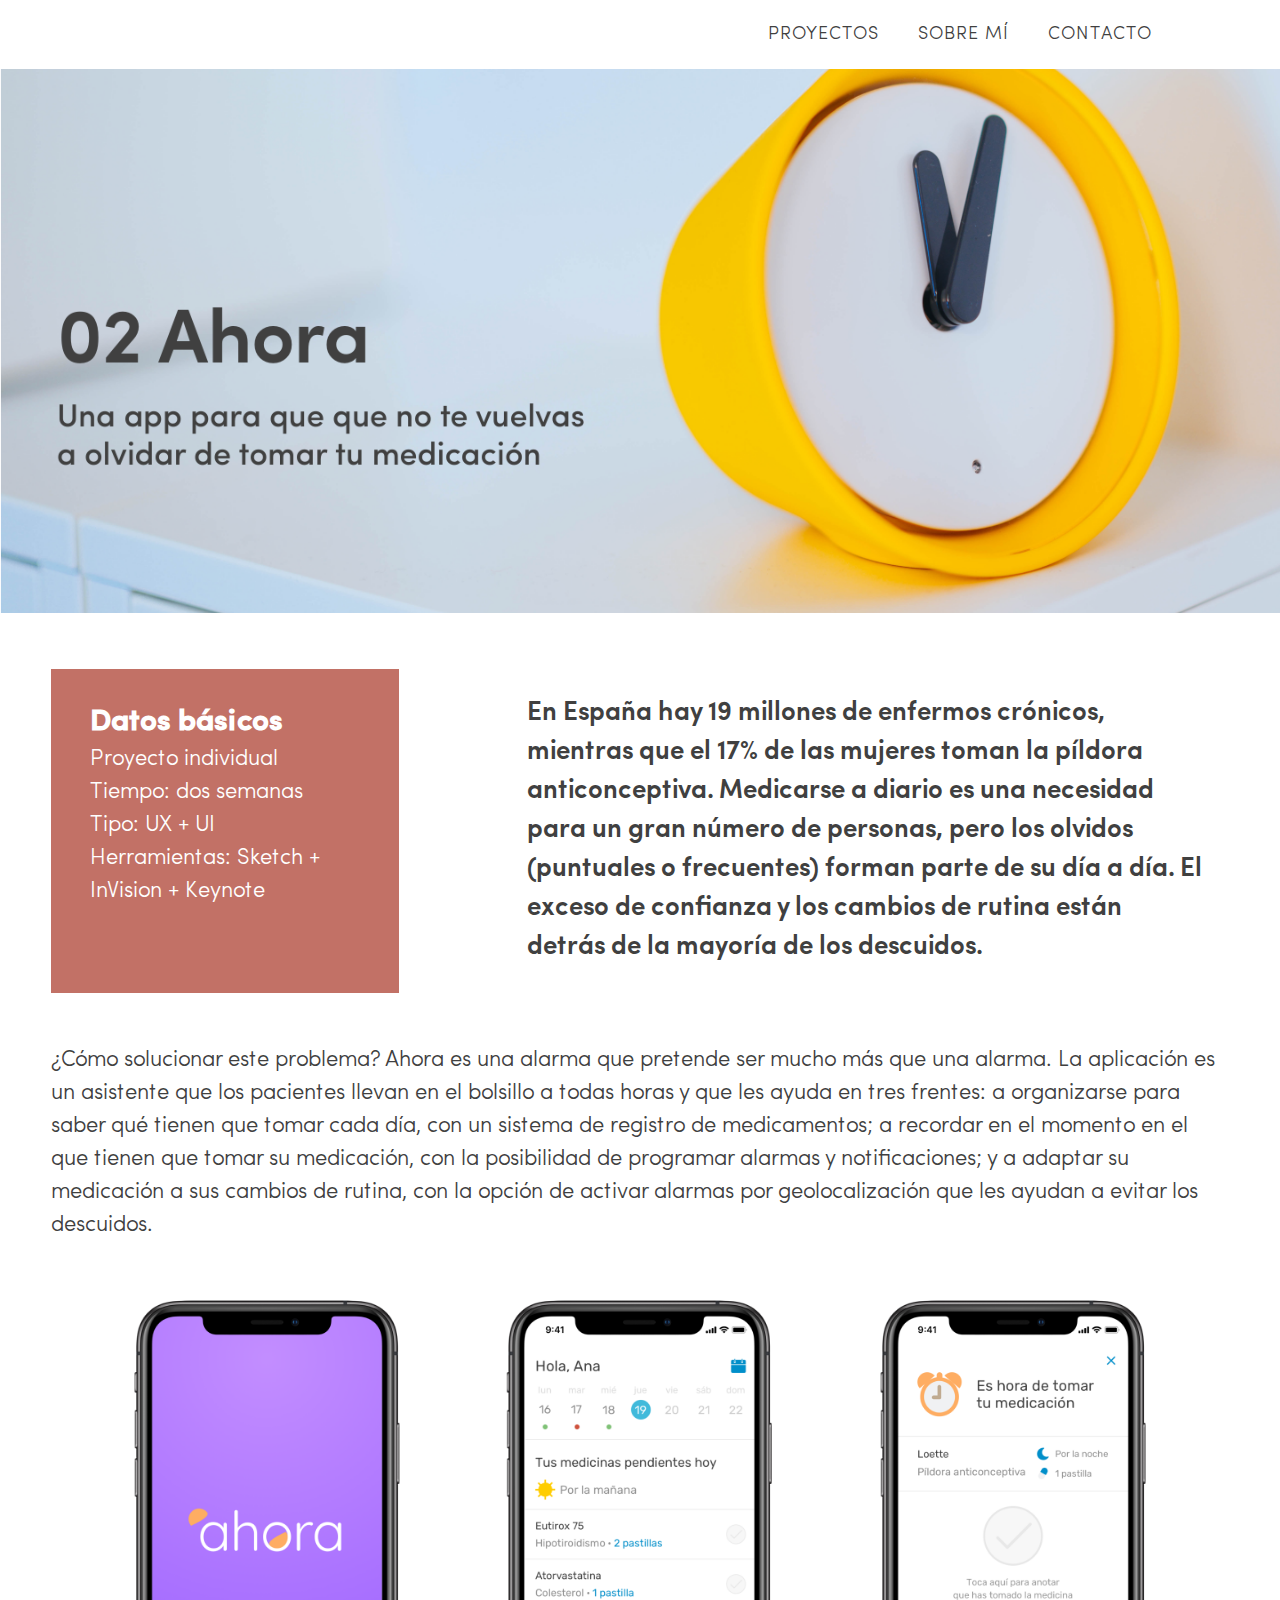
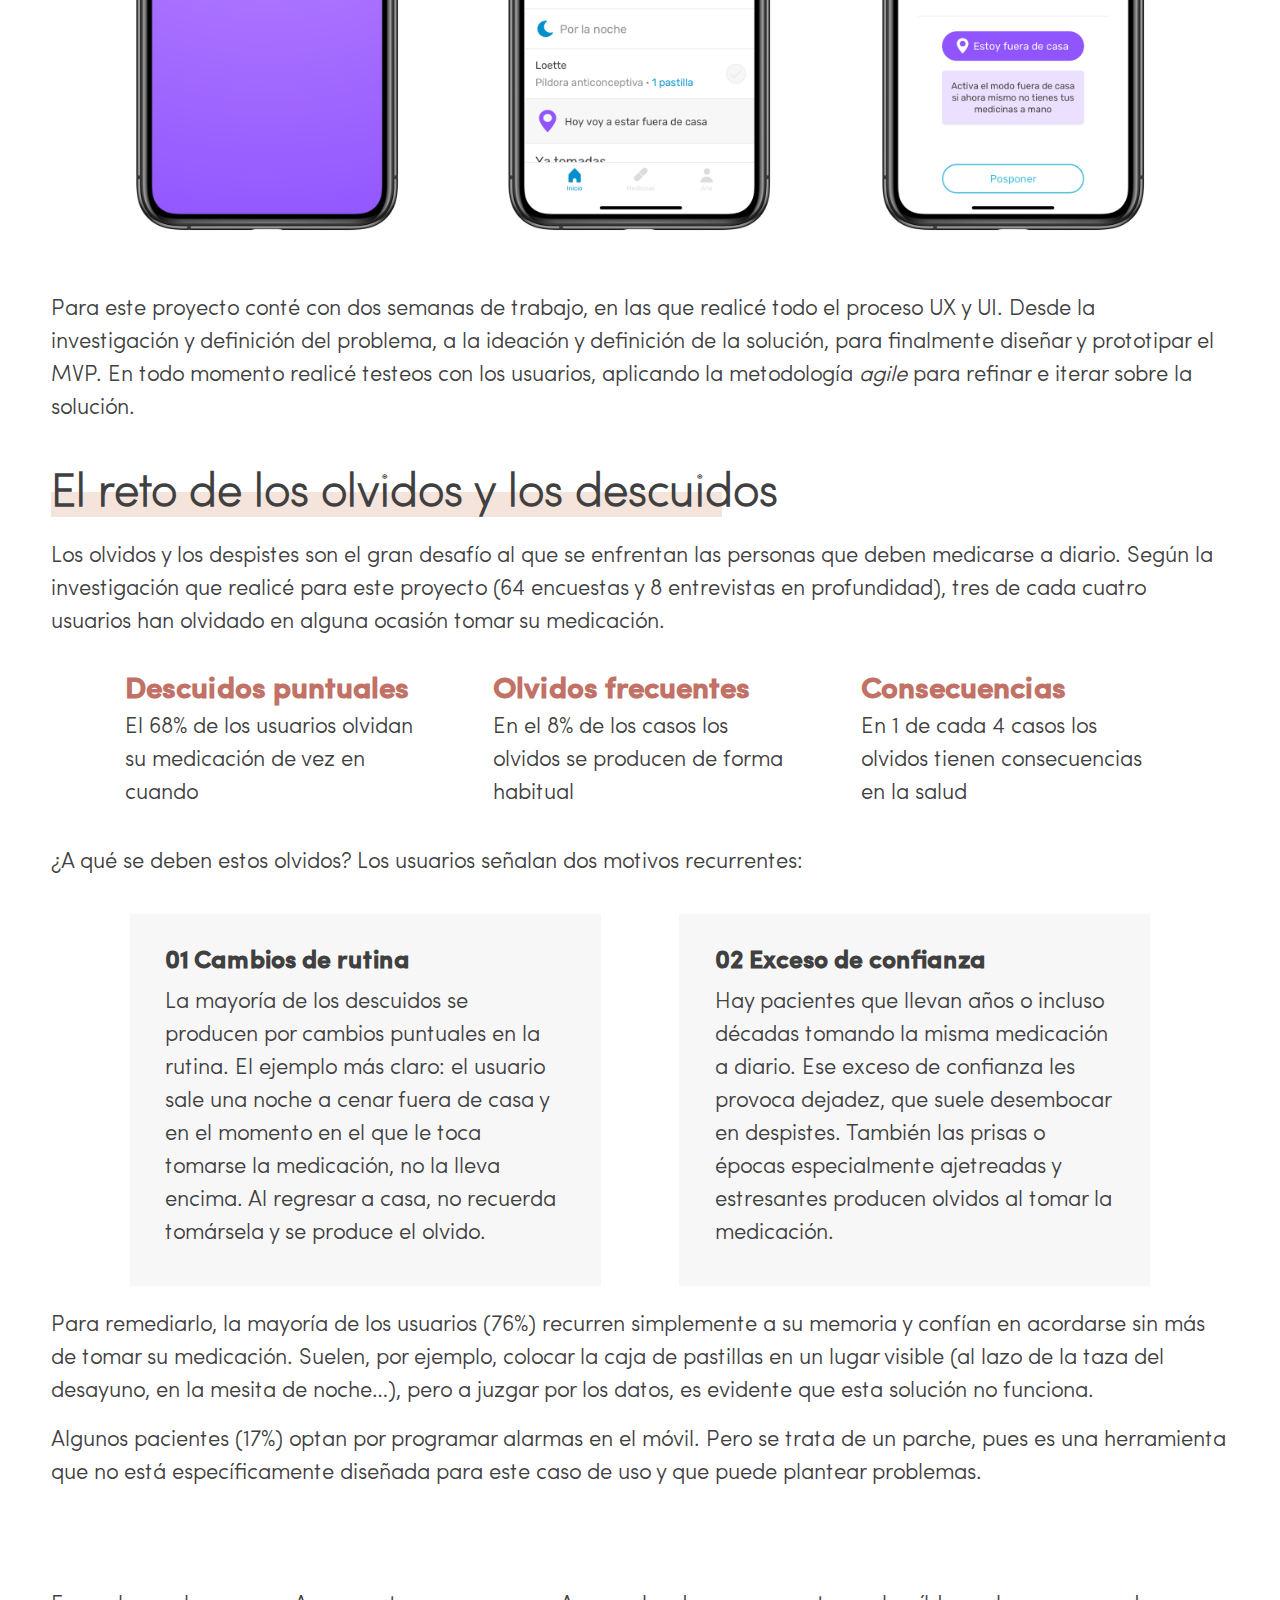
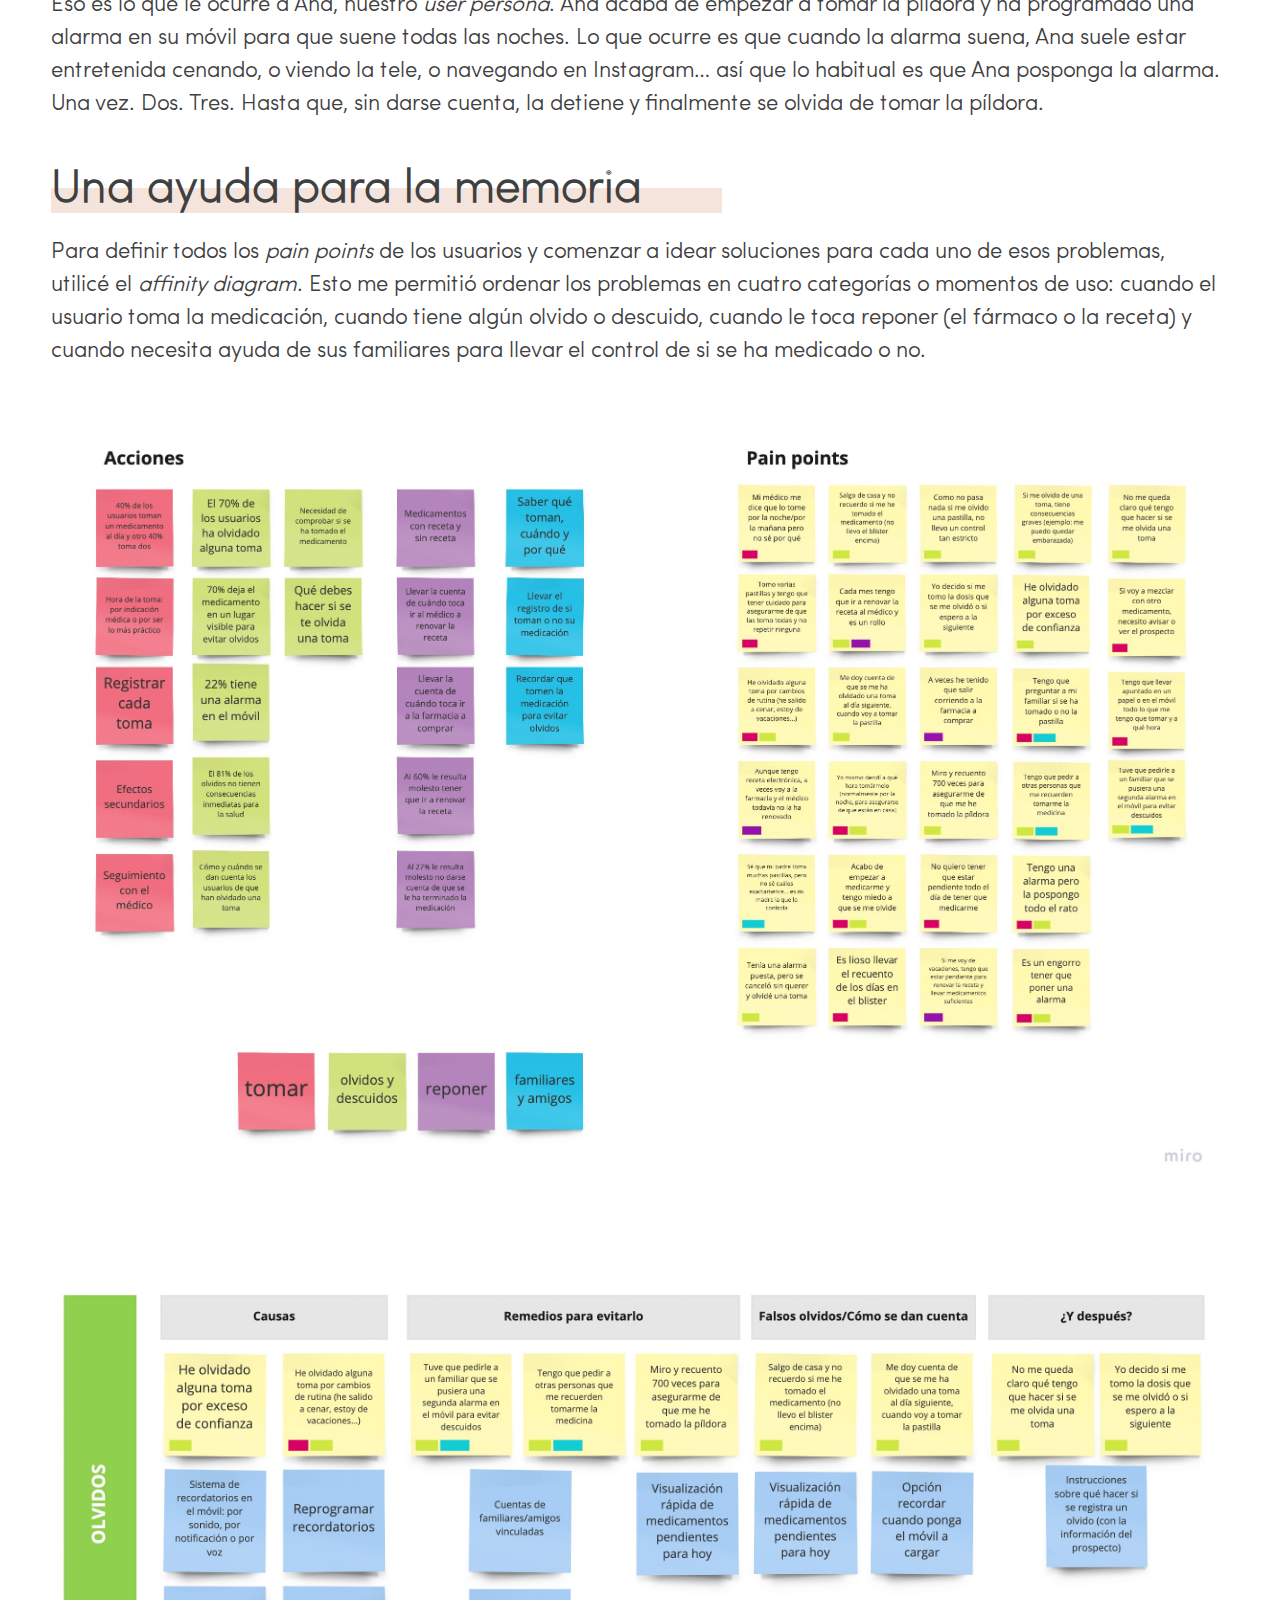
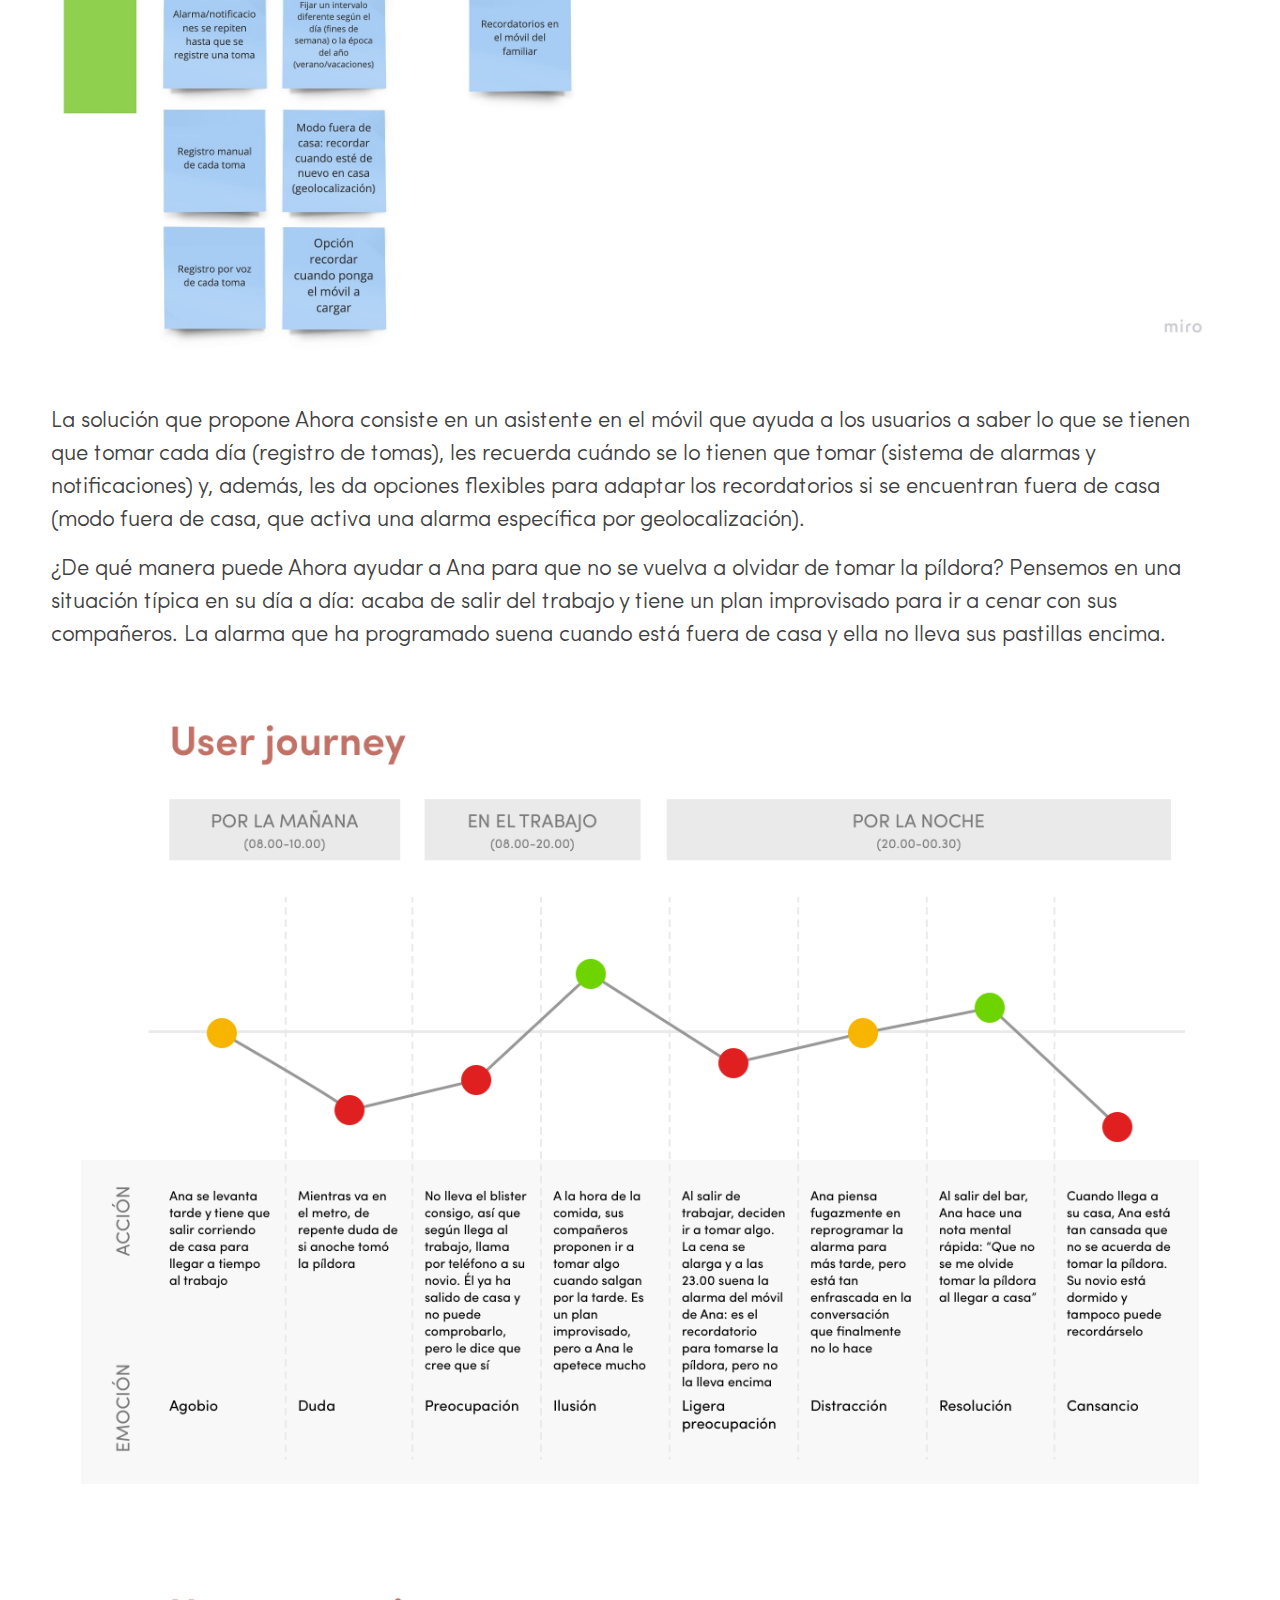
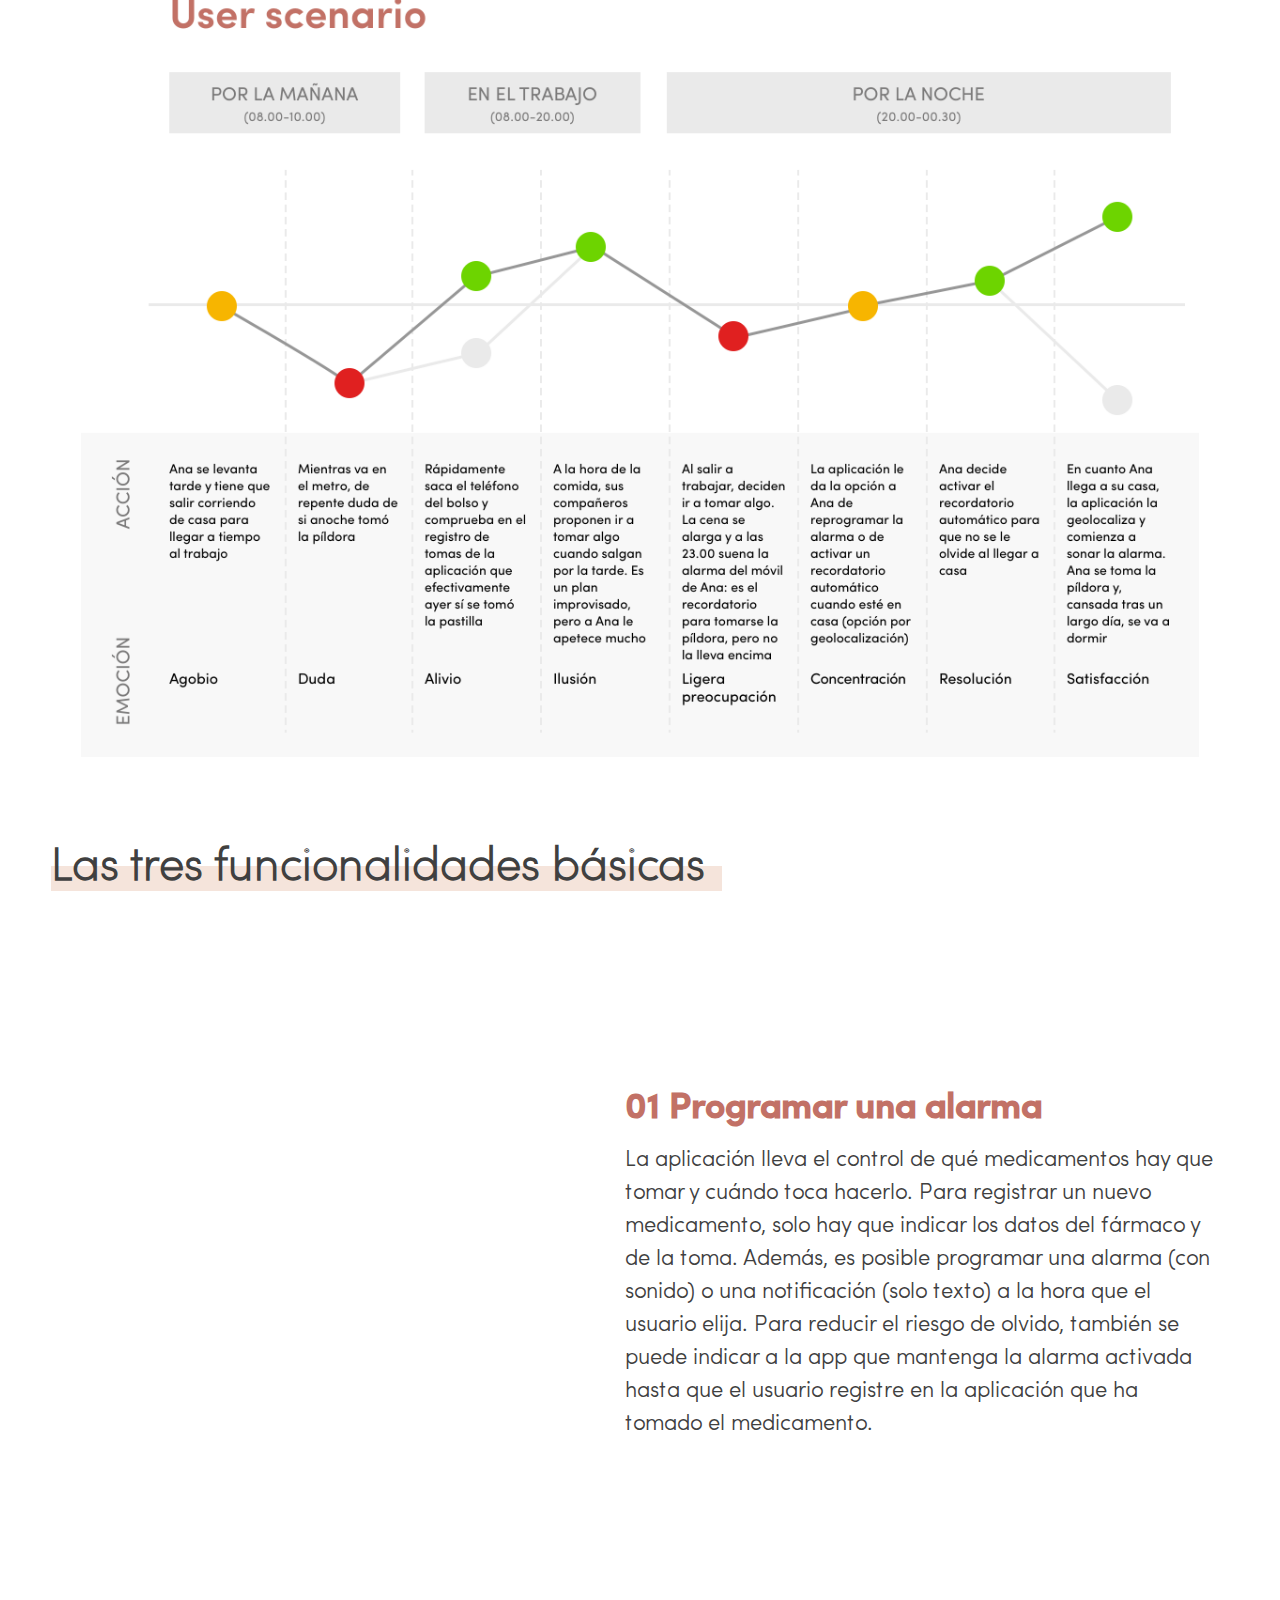
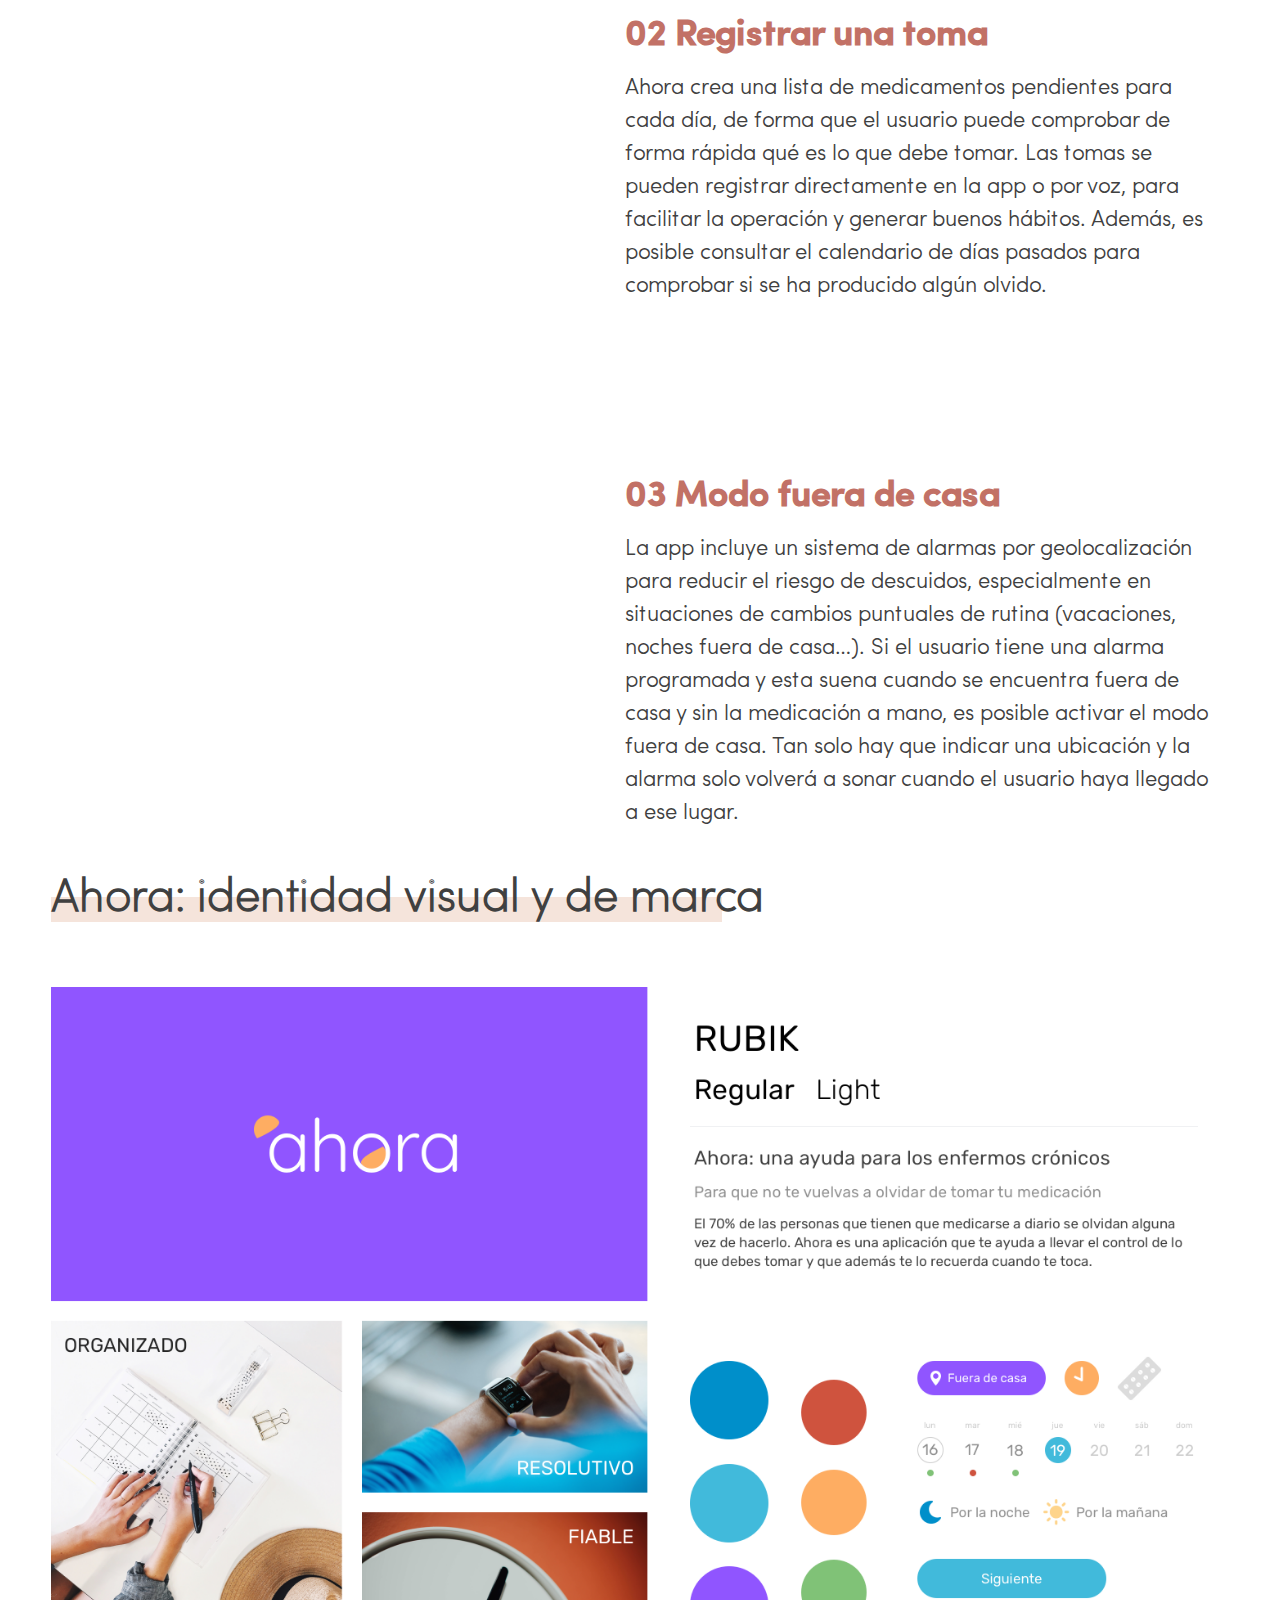
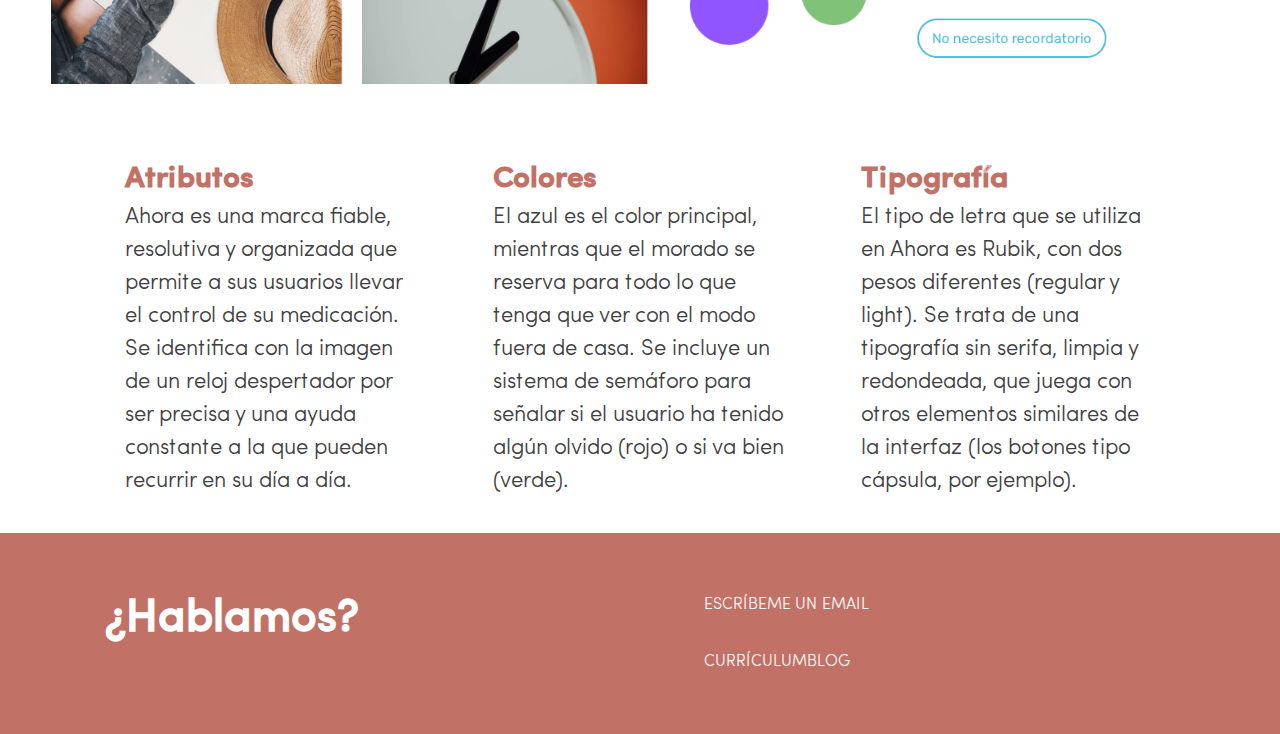
==== ahora.html @ d1c3b607 "commit-message" ====
<!DOCTYPE html>
<html lang="en">

<head>
    <meta charset="UTF-8">
    <meta name="viewport" content="width=device-width, initial-scale=1.0">
    <meta http-equiv="X-UA-Compatible" content="ie=edge">
    <title>Proyecto 02-Ahora</title>
    <script src="https://kit.fontawesome.com/5446bcf246.js" crossorigin="anonymous"></script>
    <link rel="stylesheet" href="style.css">
    <link href="https://unpkg.com/aos@2.3.1/dist/aos.css" rel="stylesheet">
</head>

<body>
    <header>
        <nav>
            <div class="menu">
                <ul class="menu-items">
                    <li><a href="index.html">Proyectos</a></li>
                    <li><a href="index.html#about-texto">Sobre mí</a></li>
                    <li><a href="#cv">Contacto</a></li>
                </ul>
            </div>
        </nav>
        <main>
            <div class="presentacion-proyecto-interior">
                <img src="images/img-ahora-titulo-proyecto.png"
                    alt="Treen: aplicación para reducir la cantidad de comida que tiras a la basura">
            </div>
            <div class="intro-proyecto-interior">
                <div class="ficha-datos-proyecto">
                    <h3>Datos básicos</h3>
                    <p>Proyecto individual</p>
                    <p>Tiempo: dos semanas</p>
                    <p>Tipo: UX + UI</p>
                    <p>Herramientas: Sketch + InVision + Keynote</p>
                </div>
                <div class="reto-proyecto">
                    <p>En España hay 19 millones de enfermos crónicos, mientras que el 17% de las mujeres toman la
                        píldora anticonceptiva. Medicarse a diario es una necesidad para un gran número de personas,
                        pero los olvidos (puntuales o frecuentes) forman parte de su día a día. El
                        exceso de confianza y los cambios de rutina están detrás de la mayoría de los descuidos. </p>
                </div>
            </div>
            <div class="desarrollo-proyecto">
                <p>¿Cómo solucionar este problema? Ahora es una alarma que pretende ser mucho más que una alarma. La
                    aplicación es un asistente que los pacientes llevan en el bolsillo a todas horas y que les ayuda en
                    tres frentes: a organizarse para saber qué tienen que tomar cada día, con un sistema de registro de
                    medicamentos; a recordar en el momento en el que tienen que tomar su medicación, con la posibilidad
                    de programar alarmas y notificaciones; y a adaptar su medicación a sus cambios de rutina, con la
                    opción
                    de activar alarmas por geolocalización que les ayudan a evitar los descuidos.</p>
                <img src="images/img-ahora-mockup-intro-proyecto.png" alt="">
                <p>Para este proyecto conté con dos semanas de trabajo, en las que realicé todo el proceso UX y UI.
                    Desde la investigación y definición del problema, a la ideación y definición de la solución, para
                    finalmente diseñar y prototipar el MVP. En todo momento realicé testeos con los usuarios, aplicando
                    la metodología <i>agile</i> para refinar e iterar sobre la solución.</p>
                <h2>El reto de los olvidos y los descuidos</h2>
                <p>Los olvidos y los despistes son el gran desafío al que se enfrentan las personas que deben medicarse
                    a
                    diario. Según la investigación que realicé para este proyecto (64 encuestas y 8 entrevistas en
                    profundidad), tres de cada cuatro usuarios han olvidado en alguna ocasión tomar su medicación.
                </p>
                <div class="datos-investigacion-proyecto">
                    <div class="dato-investigacion-1">
                        <h3>Descuidos puntuales</h3>
                        <p>El 68% de los usuarios olvidan su medicación de vez en cuando</p>
                    </div>
                    <div class="dato-investigacion-2">
                        <h3>Olvidos frecuentes</h3>
                        <p>En el 8% de los casos los olvidos se producen de forma habitual</p>
                    </div>
                    <div class="dato-investigacion-3">
                        <h3>Consecuencias</h3>
                        <p>En 1 de cada 4 casos los olvidos tienen consecuencias en la salud</p>
                    </div>
                </div>
                <p>¿A qué se deben estos olvidos? Los usuarios señalan dos motivos recurrentes:</p>
                <div class="definicion-problemas">
                    <div class="problema">
                        <h4>01 Cambios de rutina</h4>
                        <p>La mayoría de los descuidos se producen por cambios puntuales en la rutina. El ejemplo más
                            claro: el usuario sale una noche a cenar fuera de casa y en el momento en el que le toca
                            tomarse la medicación, no la lleva encima. Al regresar a casa, no recuerda tomársela y se
                            produce el olvido.</p>
                    </div>
                    <div class="problema">
                        <h4>02 Exceso de confianza</h4>
                        <p>Hay pacientes que llevan años o incluso décadas tomando la misma medicación a diario. Ese
                            exceso de confianza les provoca dejadez, que suele desembocar en despistes. También las
                            prisas o épocas especialmente ajetreadas y estresantes producen olvidos al tomar la
                            medicación.
                        </p>
                    </div>
                </div>
                <p>Para remediarlo, la mayoría de los usuarios (76%) recurren simplemente a su memoria y confían en
                    acordarse sin más de tomar su medicación. Suelen, por ejemplo, colocar la caja de pastillas en un
                    lugar visible (al lazo de la taza del desayuno, en la mesita de noche…), pero a juzgar por los
                    datos, es evidente que esta solución no funciona. </p>
                <br>
                <p>Algunos pacientes (17%) optan por programar alarmas en el móvil. Pero se trata de un parche, pues es
                    una herramienta que no está específicamente diseñada para este caso de uso y que puede plantear
                    problemas.</p>
                <br>
                <div id="user-persona-ahora">
                    <img src="images/gif-ahora-user-persona.gif" alt="">
                </div>
                <p>Eso es lo que le ocurre a Ana, nuestro <i>user persona</i>. Ana acaba de empezar a tomar la píldora y
                    ha
                    programado una alarma en su móvil para que suene todas las noches. Lo que ocurre es que cuando la
                    alarma suena, Ana suele estar entretenida cenando, o viendo la tele, o navegando en Instagram… así
                    que lo habitual es que Ana posponga la alarma. Una vez. Dos. Tres. Hasta que, sin darse cuenta, la
                    detiene y finalmente se olvida de tomar la píldora. </p>
                <h2>Una ayuda para la memoria</h2>
                <p>Para definir todos los <i>pain points</i> de los usuarios y comenzar a idear soluciones para cada uno
                    de
                    esos problemas, utilicé el <i>affinity diagram</i>. Esto me permitió ordenar los problemas en cuatro
                    categorías o momentos de uso: cuando el usuario toma la medicación, cuando tiene algún olvido o
                    descuido, cuando le toca reponer (el fármaco o la receta) y cuando necesita ayuda de sus
                    familiares para llevar el control de si se ha medicado o no.
                </p>
                <img src="images/img-ahora-affinity-diagram-1.jpg" alt="">
                <img src="images/img-ahora-affinity-diagram-3.jpg" alt="">
                <p>La solución que propone Ahora consiste en un asistente en el móvil que ayuda a los usuarios a saber
                    lo que se tienen que tomar cada día (registro de tomas), les recuerda cuándo se lo tienen que tomar
                    (sistema de alarmas y notificaciones) y, además, les da opciones flexibles para adaptar los
                    recordatorios si se encuentran fuera de casa (modo fuera de casa, que activa una alarma específica
                    por geolocalización). </p>
                <br>
                <p>¿De qué manera puede Ahora ayudar a Ana para que no se vuelva a olvidar de tomar la píldora? Pensemos
                    en una situación típica en su día a día: acaba de salir del trabajo y tiene un plan improvisado para
                    ir a
                    cenar con sus compañeros. La alarma que ha programado suena cuando está fuera de casa y ella no
                    lleva sus pastillas encima.</p>
                <div class="user-journey-scenario">
                    <img src="images/img-ahora-user-journey.png" alt="">
                    <img src="images/img-ahora-user-scenario.png" alt="">
                </div>
                <h2>Las tres funcionalidades básicas</h2>
                <div class="flujos-proyecto">
                    <div id="flujos-proyecto-1">
                        <img src="images/gif-ahora-flujo-1.gif" alt="">
                        <div class="texto-flujos-proyecto">
                            <h4>01 Programar una alarma</h4>
                            <p>La aplicación lleva el control de qué medicamentos hay que tomar y cuándo toca hacerlo.
                                Para registrar un nuevo medicamento, solo hay que indicar los datos del fármaco y
                                de la toma. Además, es posible programar una alarma (con sonido) o una
                                notificación (solo texto) a la hora que el usuario elija. Para reducir el riesgo de
                                olvido, también se puede indicar a la app que mantenga la alarma activada hasta que el
                                usuario registre en la aplicación que ha tomado el medicamento.
                            </p>
                        </div>
                    </div>
                    <div id="flujos-proyecto-2">
                        <img src="images/gif-ahora-flujo-2.gif" alt="">
                        <div class="texto-flujos-proyecto">
                            <h4>02 Registrar una toma</h4>
                            <p>Ahora crea una lista de medicamentos pendientes para cada día, de forma que el usuario
                                puede comprobar de
                                forma rápida qué es lo que debe tomar. Las tomas se pueden registrar directamente en la
                                app o por voz, para facilitar la operación y generar buenos hábitos. Además, es posible
                                consultar el calendario de días pasados para comprobar si se ha producido algún olvido.
                            </p>
                        </div>
                    </div>
                    <div id="flujos-proyecto-3">
                        <img src="images/gif-ahora-flujo-3.gif" alt="">
                        <div class="texto-flujos-proyecto">
                            <h4>03 Modo fuera de casa</h4>
                            <p>La app incluye un sistema de alarmas por geolocalización para reducir el riesgo de
                                descuidos, especialmente en situaciones de cambios puntuales de rutina
                                (vacaciones, noches fuera de casa…). Si el usuario tiene una alarma programada y esta
                                suena cuando se encuentra fuera de casa y sin la medicación a mano, es posible activar
                                el modo fuera de casa. Tan solo hay que indicar una
                                ubicación y la alarma solo volverá a sonar cuando el usuario haya llegado a ese
                                lugar.</p>
                        </div>
                    </div>
                </div>
                <h2>Ahora: identidad visual y de marca</h2>
                <img src="images/img-ahora-style-tile.png" alt="">
                <div class="datos-investigacion-proyecto">
                    <div class="dato-investigacion-1">
                        <h3>Atributos</h3>
                        <p>Ahora es una marca fiable, resolutiva y organizada que permite a sus usuarios llevar el
                            control de su medicación. Se identifica con la imagen de un reloj despertador por ser
                            precisa y una ayuda constante a la que pueden recurrir en su día a día.
                        </p>
                    </div>
                    <div class="dato-investigacion-2">
                        <h3>Colores</h3>
                        <p>El azul es el color principal, mientras que el morado se reserva para todo lo que tenga
                            que ver con el modo fuera de casa. Se incluye un sistema de semáforo para señalar si
                            el usuario ha tenido algún olvido (rojo) o si va bien (verde).</p>
                    </div>
                    <div class="dato-investigacion-3">
                        <h3>Tipografía</h3>
                        <p>El tipo de letra que se utiliza en Ahora es Rubik, con dos pesos diferentes (regular y
                            light). Se trata de una tipografía sin serifa, limpia y redondeada, que juega con otros
                            elementos similares de la interfaz (los botones tipo cápsula, por ejemplo). </p>
                    </div>
                </div>
            </div>
        </main>

        <footer>
            <div class="footer-elements-1">
                <div class="texto">
                    <h2>¿Hablamos?</h2>
                </div>
            </div>
            <div class="footer-elements-2">
                <div id="email">
                    <a href="mailto:barbara.snramos@gmail.com">Escríbeme un email</a>
                </div>
                <div class="rrss">
                    <a href="https://www.linkedin.com/in/barbarasr/"><i class="fab fa-linkedin-in"></i></a>
                    <a href="https://www.instagram.com/barsramos/"><i class="fab fa-instagram"></i></a>
                    <a href="https://medium.com/@barbara.sanchez"><i class="fab fa-medium-m"></i></a>
                </div>
                <div id="cv">
                    <a
                        href="https://drive.google.com/file/d/1nN10rmDa0Usllq_znAUrBS4YeG47lxpU/view?usp=sharing">Currículum</a>
                    <a href="http://bedecasa.com/">Blog</a>
                </div>
            </div>
        </footer>


</body>
---- style.css ----
@font-face {
    font-family: 'Feijoa';
    src: url(fonts/Feijoa\ Display.otf);
}

@font-face {
    font-family: 'SofiaPro-medium';
    src: url(fonts/SofiaPro/SofiaProMedium.ttf);
}

@font-face {
    font-family: 'SofiaPro-regular';
    src: url(fonts/SofiaPro/SofiaProRegular.ttf);
}

@font-face {
    font-family: 'SofiaPro-semibold';
    src: url(fonts/SofiaPro/SofiaProSemiBold.ttf);
}

@font-face {
    font-family: 'SofiaPro-light';
    src: url(fonts/SofiaPro/SofiaProLight.ttf);
}

@font-face {
    font-family: 'SofiaPro-extralight';
    src: url(fonts/SofiaPro/SofiaProExtraLight.ttf);
}

@keyframes transparent {
    0% {
        opacity: 0;
    }
    100% {
        opacity: 1;
    }
}

* {
    box-sizing: border-box;
    margin: 0;
    padding: 0;
}

body {
    font-family: 'SofiaPro-light', sans-serif;
    color: #404040;
}

@media only screen and (min-width:1441px){

    h1 {
        Font-Family: 'SofiaPro-regular';
        font-size: 55px;
    }
    
    h2 {
        font-family: 'SofiaPro-extralight';
        font-size: 45px;
    }
    
    h3 {
        font-family: 'SofiaPro-light';
        font-size: 30px;
        text-transform: uppercase;
    }
    
    h4 {
        font-family: 'SofiaPro-light';
        font-size: 25px;
    }
    
    p {
        font-size: 22px;
        line-height: 1.5;
    }
    
    header {
        background-image: url(images/img-header-v3-1440.svg);
        background-color: #ffffff;
        background-position: center;
        background-repeat: no-repeat;
        background-size:cover;
        width: 100vw;
        padding-bottom: 0.5%;
        padding-top: 5%;
    }
    
    nav {
        width: 100%;
        padding-top: 2%;
        padding-bottom: 2%;
        position: fixed;
        top: 0;
        background-color: #ffffff;
        z-index: 200;
    }
    
    .menu {
        width: 30%;
        margin-left: 60%;
    }
    
    .menu-items {
        display: flex;
        justify-content: space-between;
        list-style-type: none;
        text-transform: uppercase;
        font-size: 18px;
        letter-spacing: 1px;
        color: #404040
    }
    
    .menu-items a {
        color: #404040;
        text-decoration: none;
    }
    
    .menu-items a:hover {
        color: #C27166;
    }
    
    .intro-portfolio {
        width: 45%;
        padding-top: 12%;
        margin-left: 8%;
        margin-bottom: 15%;
    }
    
    #cargo {
        margin-top: 4%;
        position: relative;
        z-index: 1;
    }
    
    #cargo h3:after {
        content:'';
        position: absolute;
        background-color: #E5BBA5;
        width: 70%;
        height: 20px;
        bottom: 0;
        left:0;
        z-index: -1;
        opacity: 0.4;
    }
    
    #cargo h3:hover::after {
        opacity: 0.7;
        transition: 1s;
    }
    
    #presentacion {
        margin-top: 4%;
    }
    
    #presentacion p {
        font-size: 28px;
    }
    
    #rrss {
        width: 35%;
        margin-top: 4%;
        display: flex;
        justify-content: space-between;
    }
    
    #rrss i {
        color: #404040;
        font-size: 30px;
    }
    
    #rrss i:hover {
        color: #C27166;
    }
    
    #intro-proyectos {
        width: 85vw;
        position: relative;
        background-color: #F0C8B2;
        padding: 4% 5% 4% 8%;
        color: #ffffff;
        z-index: 100;
    }
    
    #intro-proyectos h2 {
        font-family: 'SofiaPro-medium';
    }
    
    #intro-proyectos p {
        margin-top: 2%;
    }
    
    .background-proyectos {
        width: 100vw;
        background-color: #ffffff;
        margin-top: -8%;
    }
    
    #proyecto-1 {
        padding-top: 15%;
        width: 90%;
        margin: 0 auto;
        display: flex;
        justify-content: space-around;
    }
    
    #proyecto-2 {
        padding-top: 2%;
        width: 90%;
        margin: 0 auto;
        display: flex;
        justify-content: space-around;
    }
    
    #proyecto-3 {
        padding-top: 2%;
        padding-bottom: 5%;
        width: 90%;
        margin: 0 auto;
        display: flex;
        justify-content: space-around;
    }
    
    .imagen-proyecto {
        width: 55%;
        object-fit: cover;
        object-position: center;
    }
    
    .imagen-proyecto img {
        width: 100%;
    }
    
    .texto-proyecto {
        width: 45%;
        padding-top: 7%;
        margin-left: 5%;
        margin-right: 2%;
        z-index: 1;
    }
    
    .texto-proyecto h2 {
        position: relative;
    }
    
    .texto-proyecto h2:after {
        content:'';
        position: absolute;
        background-color: #E5BBA5;
        width: 40%;
        height: 30px;
        bottom: 0;
        left:0;
        z-index: -1;
        opacity: 0.4;
    }
    
    .texto-proyecto h2:hover:after {
        width: 55%;
        transition: 0.5s ease;
    }
    
    .texto-proyecto h4 {
        margin-top: 4%;
        text-transform: uppercase;
    }
    
    .texto-proyecto p {
        margin-top: 3%;
        font-size: 22px;
    }
    
    .texto-proyecto button {
        background-color: #C27166;
        border-style: solid;
        border-color: #C27166;
        border-width: 2px;
        font-size: 16px;
        font-weight: 300;
        letter-spacing: 2px;
        text-transform: uppercase;
        color: #ffffff;
        padding: 4%;
        margin-top: 51px;
        cursor: pointer;
    }
    
    .texto-proyecto button:hover {
        background-color: #ffffff;
        border-style: solid;
        border-color: #C27166;
        border-width: 2px;
        color: #404040;
    }
    
    #treen-button {
        background-color: #ffffff;
        border-style: solid;
        border-color: #C27166;
        border-width: 2px;
        color: #404040;  
    }
    
    #ahora-button {
        background-color: #ffffff;
        border-style: solid;
        border-color: #C27166;
        border-width: 2px;
        color: #404040;  
    }
    
    .about {
        width: 100vw;
        background-color: #E5BBA5;
        display: flex;
        justify-content: space-around;
        padding-top: 2%;
        padding-bottom: 2%;
    }
    
    #about-texto {
        width: 60%;
        color: #ffffff;
        margin-left: 8%;
        margin-top: 3%;
        margin-right: 3%;
        margin-bottom: 3%;
    }
    
    #about-texto h2 {
        font-family: 'SofiaPro-medium';
        text-transform: none;
        margin-top: 2%;
    }
    
    #about-texto p {
        margin-top: 5%;
    }
    
    #about-img {
        width: 40%;
        object-fit: cover;
        object-position: center;
        margin-top: 3%;
        margin-right: 3%;
    }
    
    .skills {
        padding-top: 5%;
        padding-bottom: 5%;
        margin-left: 8%;
    }
    
    .skills h2 {
        font-family: 'SofiaPro-medium';
        text-transform: none;
        font-size: 34px;
    }
    
    #list-skills {
        margin-top: 4%;
        display: flex;
        justify-content: flex-start;
    }
    
    #list-skills p {
        margin-top: 3%;
        font-size: 20px;
        line-height: 1.6;
    }
    
    #skills-research {
        width: 30%;
        margin-right: 5%;
    }
    
    #skills-focus {
        width: 30%;
        margin-right: 5%;
    }
    
    #skills-storytelling {
        width: 30%;
    }
    
    footer {
        width: 100vw;
        background-color: #C27166;
        display: flex;
        justify-content: space-around;
        padding-top: 5%;
        padding-bottom: 5%;
    }
    
    .footer-elements-1 {
        width: 40%;
    }
    
    .texto h2 {
        font-family: 'SofiaPro-medium';
        text-transform: none;
        color: #ffffff;
        margin-left: 8%;
    }
    
    .footer-elements-2 {
        width: 40%;
        display: flex;
        flex-flow: column;
    }
    
    #email a{
        color: #ffffff;
        text-decoration: none;
        text-transform: uppercase;
    }
    
    #email a:hover{
        color: #404040;
    }
    
    .rrss {
        width: 20%;
        display: flex;
        justify-content: space-between;
        padding-top: 4%;
    }
    
    .rrss i {
        color: #ffffff;
        font-size: 26px;
    }
    
    .rrss i:hover {
        color: #404040;
    }
    
    #cv {
        width: 28%;
        padding-top: 4%;
        display: flex;
        justify-content: space-between;
    }
    
    #cv a{
        color: #ffffff;
        text-decoration: none;
        text-transform: uppercase;
    }
    
    #cv a:hover{
        color: #404040;
    }

/* Páginas de proyectos */

.presentacion-proyecto-interior img {
    width: 100%;
    object-fit: cover;
    object-position: center;
}

.intro-proyecto-interior {
    display: flex;
    justify-content: space-around;
}

.ficha-datos-proyecto {
    width: 30%;
    background-color: #C27166;
    padding: 3%;
    color: #ffffff;
    margin: 4%;
}

.ficha-datos-proyecto h3 {
    text-transform: none;
    margin-bottom: 2%;
    font-family: 'SofiaPro-semibold';
}

.reto-proyecto {
    width: 60%;
    margin: 6%;
    vertical-align: middle;
}

.reto-proyecto p {
    font-family: 'SofiaPro-semibold';
    font-size: 26px;
}

.desarrollo-proyecto {
    margin-left: 4%;
    margin-right: 4%;
}

.desarrollo-proyecto img {
    width: 100%;
    margin-top: 3.5%;
    margin-bottom: 3.5%;

}

.desarrollo-proyecto h2 {
    margin-top: 4%;
    margin-bottom: 2%;
    position: relative;
}

.desarrollo-proyecto h2:after {
    content:'';
    position: absolute;
    background-color: #E5BBA5;
    width: 57%;
    height: 25px;
    bottom: 0;
    left:0;
    z-index: -1;
    opacity: 0.4;
}

.desarrollo-proyecto h2:hover:after {
    width: 60%;
    transition: 0.5s ease;
}

.datos-investigacion-proyecto {
    display: flex;
    justify-content: space-evenly;
    margin-top: 2%;
    margin: 0 auto;
}

.datos-investigacion-proyecto h3 {
    color: #C27166;
    text-transform: none;
    font-family: 'SofiaPro-semibold';
}

.datos-investigacion-proyecto p {
    margin-top: 2%;
}

.dato-investigacion-1 {
    width: 25%;
    margin-top: 3%;
    margin-bottom: 3%;
}

.dato-investigacion-2 {
    width: 25%;
    margin-top: 3%;
    margin-bottom: 3%;
}

.dato-investigacion-3 {
    width: 25%;
    margin-top: 3%;
    margin-bottom: 3%;
}

.definicion-problemas {
    display: flex;
    justify-content: space-evenly;
    margin-top: 3%;
}

.problema {
    background-color: #f7f7f7;
    width: 40%;
    padding: 3%;
    margin-bottom: 2%;
}

.problema h4 {
    font-family: 'SofiaPro-semibold';
    margin-bottom: 3%;

}

.problema-1 {
    display: flex;
    flex-direction: column;
    width: 40%;
}

.problema-usabilidad {
    background-color: #f7f7f7;
    padding: 4%;
}

.problema-usabilidad h4 {
    font-family: 'SofiaPro-semibold';
    margin-bottom: 3%;
}

.flujos-proyecto img {
    width: 45%;
}


.texto-flujos-proyecto {
    width: 50%;
    margin-top: 15%;
}

.texto-flujos-proyecto h4 {
    font-family: 'SofiaPro-semibold';
    font-size: 36px;
    color: #C27166;
}

.texto-flujos-proyecto p {
    margin-top: 3%;
}

#flujos-proyecto-1 {
    display: flex;
    justify-content: space-around;
}

#flujos-proyecto-2 {
    display: flex;
    justify-content: space-around;
}

#flujos-proyecto-3 {
    display: flex;
    justify-content: space-around;
}

.user-journey-scenario {
    display: flex;
    flex-direction: column;
}
.user-journey-scenario img {
    display: block;
    width: 95%;
    margin-left: auto;
    margin-right: auto;
}

#user-persona-ahora img {
    display: block;
    width: 70%;
    margin-left: auto;
    margin-right: auto;
}
}

@media only screen and (min-width:1025px) and (max-width:1440px){

h1 {
    Font-Family: 'SofiaPro-regular';
    font-size: 55px;
}

h2 {
    font-family: 'SofiaPro-extralight';
    font-size: 45px;
}

h3 {
    font-family: 'SofiaPro-light';
    font-size: 30px;
    text-transform: uppercase;
}

h4 {
    font-family: 'SofiaPro-light';
    font-size: 25px;
}

p {
    font-size: 22px;
    line-height: 1.5;
}

.header-home {
    background-image: url(images/img-header-v3-1440.svg);
    background-color: #ffffff;
    background-position: center;
    background-repeat: no-repeat;
    background-size:cover;
    width: 100vw;
    padding-bottom: 0.5%;
    padding-top: 5%;
}

nav {
    width: 100%;
    padding-top: 2%;
    padding-bottom: 2%;
    position: fixed;
    top: 0;
    background-color: #ffffff;
    z-index: 200;
}

.menu {
    width: 30%;
    margin-left: 60%;
}

.menu-items {
    display: flex;
    justify-content: space-between;
    list-style-type: none;
    text-transform: uppercase;
    font-size: 18px;
    letter-spacing: 1px;
    color: #404040
}

.menu-items a {
    color: #404040;
    text-decoration: none;
}

.menu-items a:hover {
    color: #C27166;
}

.intro-portfolio {
    width: 45%;
    padding-top: 12%;
    margin-left: 8%;
    margin-bottom: 15%;
}

#cargo {
    margin-top: 4%;
    position: relative;
    z-index: 1;
}

#cargo h3:after {
    content:'';
    position: absolute;
    background-color: #E5BBA5;
    width: 70%;
    height: 20px;
    bottom: 0;
    left:0;
    z-index: -1;
    opacity: 0.4;
}

#cargo h3:hover::after {
    opacity: 0.7;
    transition: 1s;
}

#presentacion {
    margin-top: 4%;
}

#presentacion p {
    font-size: 28px;
}

#rrss {
    width: 35%;
    margin-top: 4%;
    display: flex;
    justify-content: space-between;
}

#rrss i {
    color: #404040;
    font-size: 30px;
}

#rrss i:hover {
    color: #C27166;
}

#intro-proyectos {
    width: 85vw;
    position: relative;
    background-color: #F0C8B2;
    padding: 4% 5% 4% 8%;
    color: #ffffff;
    z-index: 100;
}

#intro-proyectos h2 {
    font-family: 'SofiaPro-medium';
}

#intro-proyectos p {
    margin-top: 2%;
}

.background-proyectos {
    width: 100vw;
    background-color: #ffffff;
    margin-top: -8%;
}

#proyecto-1 {
    padding-top: 15%;
    width: 90%;
    margin: 0 auto;
    display: flex;
    justify-content: space-around;
}

#proyecto-2 {
    padding-top: 2%;
    width: 90%;
    margin: 0 auto;
    display: flex;
    justify-content: space-around;
}

#proyecto-3 {
    padding-top: 2%;
    padding-bottom: 5%;
    width: 90%;
    margin: 0 auto;
    display: flex;
    justify-content: space-around;
}

.imagen-proyecto {
    width: 55%;
    object-fit: cover;
    object-position: center;
}

.imagen-proyecto img {
    width: 100%;
}

.texto-proyecto {
    width: 45%;
    padding-top: 7%;
    margin-left: 5%;
    margin-right: 2%;
    z-index: 1;
}

.texto-proyecto h2 {
    position: relative;
}

.texto-proyecto h2:after {
    content:'';
    position: absolute;
    background-color: #E5BBA5;
    width: 40%;
    height: 30px;
    bottom: 0;
    left:0;
    z-index: -1;
    opacity: 0.4;
}

.texto-proyecto h2:hover:after {
    width: 55%;
    transition: 0.5s ease;
}

.texto-proyecto h4 {
    margin-top: 4%;
    text-transform: uppercase;
}

.texto-proyecto p {
    margin-top: 3%;
    font-size: 22px;
}

.texto-proyecto button {
    background-color: #C27166;
    border-style: solid;
    border-color: #C27166;
    border-width: 2px;
    font-size: 16px;
    font-weight: 300;
    letter-spacing: 2px;
    text-transform: uppercase;
    color: #ffffff;
    padding: 4%;
    margin-top: 51px;
    cursor: pointer;
}

.texto-proyecto button:hover {
    background-color: #ffffff;
    border-style: solid;
    border-color: #C27166;
    border-width: 2px;
    color: #404040;
}

#treen-button {
    background-color: #ffffff;
    border-style: solid;
    border-color: #C27166;
    border-width: 2px;
    color: #404040;  
}

#ahora-button {
    background-color: #ffffff;
    border-style: solid;
    border-color: #C27166;
    border-width: 2px;
    color: #404040;  
}

.about {
    width: 100vw;
    background-color: #E5BBA5;
    display: flex;
    justify-content: space-around;
    padding-top: 2%;
    padding-bottom: 2%;
}

#about-texto {
    width: 60%;
    color: #ffffff;
    margin-left: 8%;
    margin-top: 3%;
    margin-right: 3%;
    margin-bottom: 3%;
}

#about-texto h2 {
    font-family: 'SofiaPro-medium';
    text-transform: none;
    margin-top: 2%;
}

#about-texto p {
    margin-top: 5%;
}

#about-img {
    width: 40%;
    object-fit: cover;
    object-position: center;
    margin-top: 3%;
    margin-right: 3%;
}

.skills {
    padding-top: 5%;
    padding-bottom: 5%;
    margin-left: 8%;
}

.skills h2 {
    font-family: 'SofiaPro-medium';
    text-transform: none;
    font-size: 34px;
}

#list-skills {
    margin-top: 4%;
    display: flex;
    justify-content: flex-start;
}

#list-skills p {
    margin-top: 3%;
    font-size: 20px;
    line-height: 1.6;
}

#skills-research {
    width: 30%;
    margin-right: 5%;
}

#skills-focus {
    width: 30%;
    margin-right: 5%;
}

#skills-storytelling {
    width: 30%;
}

footer {
    width: 100vw;
    background-color: #C27166;
    display: flex;
    justify-content: space-around;
    padding-top: 5%;
    padding-bottom: 5%;
}

.footer-elements-1 {
    width: 40%;
}

.texto h2 {
    font-family: 'SofiaPro-medium';
    text-transform: none;
    color: #ffffff;
    margin-left: 8%;
}

.footer-elements-2 {
    width: 40%;
    display: flex;
    flex-flow: column;
}

#email a{
    color: #ffffff;
    text-decoration: none;
    text-transform: uppercase;
}

#email a:hover{
    color: #404040;
}

.rrss {
    width: 20%;
    display: flex;
    justify-content: space-between;
    padding-top: 4%;
}

.rrss i {
    color: #ffffff;
    font-size: 26px;
}

.rrss i:hover {
    color: #404040;
}

#cv {
    width: 28%;
    padding-top: 4%;
    display: flex;
    justify-content: space-between;
}

#cv a{
    color: #ffffff;
    text-decoration: none;
    text-transform: uppercase;
}

#cv a:hover{
    color: #404040;
}

/* Páginas de proyectos */

.presentacion-proyecto-interior img {
    width: 100%;
    object-fit: cover;
    object-position: center;
}

.intro-proyecto-interior {
    display: flex;
    justify-content: space-around;
}

.ficha-datos-proyecto {
    width: 30%;
    background-color: #C27166;
    padding: 3%;
    color: #ffffff;
    margin: 4%;
}

.ficha-datos-proyecto h3 {
    text-transform: none;
    margin-bottom: 2%;
    font-family: 'SofiaPro-semibold';
}

.reto-proyecto {
    width: 60%;
    margin: 6%;
    vertical-align: middle;
}

.reto-proyecto p {
    font-family: 'SofiaPro-semibold';
    font-size: 26px;
}

.desarrollo-proyecto {
    margin-left: 4%;
    margin-right: 4%;
}

.desarrollo-proyecto img {
    width: 100%;
    margin-top: 3.5%;
    margin-bottom: 3.5%;

}

.desarrollo-proyecto h2 {
    margin-top: 4%;
    margin-bottom: 2%;
    position: relative;
}

.desarrollo-proyecto h2:after {
    content:'';
    position: absolute;
    background-color: #E5BBA5;
    width: 57%;
    height: 25px;
    bottom: 0;
    left:0;
    z-index: -1;
    opacity: 0.4;
}

.desarrollo-proyecto h2:hover:after {
    width: 60%;
    transition: 0.5s ease;
}

.datos-investigacion-proyecto {
    display: flex;
    justify-content: space-evenly;
    margin-top: 2%;
    margin: 0 auto;
}

.datos-investigacion-proyecto h3 {
    color: #C27166;
    text-transform: none;
    font-family: 'SofiaPro-semibold';
}

.datos-investigacion-proyecto p {
    margin-top: 2%;
}

.dato-investigacion-1 {
    width: 25%;
    margin-top: 3%;
    margin-bottom: 3%;
}

.dato-investigacion-2 {
    width: 25%;
    margin-top: 3%;
    margin-bottom: 3%;
}

.dato-investigacion-3 {
    width: 25%;
    margin-top: 3%;
    margin-bottom: 3%;
}

.definicion-problemas {
    display: flex;
    justify-content: space-evenly;
    margin-top: 3%;
}

.problema {
    background-color: #f7f7f7;
    width: 40%;
    padding: 3%;
    margin-bottom: 2%;
}

.problema h4 {
    font-family: 'SofiaPro-semibold';
    margin-bottom: 3%;

}

.problema-1 {
    display: flex;
    flex-direction: column;
    width: 40%;
}

.problema-usabilidad {
    background-color: #f7f7f7;
    padding: 4%;
}

.problema-usabilidad h4 {
    font-family: 'SofiaPro-semibold';
    margin-bottom: 3%;
}

.flujos-proyecto img {
    width: 45%;
}


.texto-flujos-proyecto {
    width: 50%;
    margin-top: 15%;
}

.texto-flujos-proyecto h4 {
    font-family: 'SofiaPro-semibold';
    font-size: 36px;
    color: #C27166;
}

.texto-flujos-proyecto p {
    margin-top: 3%;
}

#flujos-proyecto-1 {
    display: flex;
    justify-content: space-around;
}

#flujos-proyecto-2 {
    display: flex;
    justify-content: space-around;
}

#flujos-proyecto-3 {
    display: flex;
    justify-content: space-around;
}

.user-journey-scenario {
    display: flex;
    flex-direction: column;
}
.user-journey-scenario img {
    display: block;
    width: 95%;
    margin-left: auto;
    margin-right: auto;
}

#user-persona-ahora img {
    display: block;
    width: 70%;
    margin-left: auto;
    margin-right: auto;
}

}


@media only screen and (min-width:769px) and (max-width:1024px){

h1 {
    Font-Family: 'SofiaPro-regular';
    font-size: 50px;
}

h2 {
    font-family: 'SofiaPro-extralight';
    font-size: 40px;
}

h3 {
    font-family: 'SofiaPro-light';
    font-size: 28px;
    text-transform: uppercase;
}

h4 {
    font-family: 'SofiaPro-light';
    font-size: 23px;
}

p {
    font-size: 22px;
    line-height: 1.5;
}

header {
    background-image: url(images/img-header-v3-1440.svg);
    background-color: #ffffff;
    background-position: center;
    background-repeat: no-repeat;
    background-size:cover;
    width: 100vw;
    padding-bottom: 0.5%;
}

nav {
    width: 100%;
    padding-top: 2%;
    padding-bottom: 2%;
    position: fixed;
    top: 0;
    background-color: #ffffff;
    z-index: 200;
}

.menu {
    width: 35%;
    margin-left: 53%;
}

.menu-items {
    display: flex;
    justify-content: space-between;
    list-style-type: none;
    text-transform: uppercase;
    font-size: 18px;
    letter-spacing: 1px;
    color: #404040
}

.menu-items a {
    color: #404040;
    text-decoration: none;
}

.menu-items a:hover {
    color: #C27166;
}

.intro-portfolio {
    width: 50%;
    padding-top: 12%;
    margin-left: 8%;
    margin-bottom: 15%;
}

#cargo {
    margin-top: 4%;
    position: relative;
    z-index: 1;
}

#cargo h3:after {
    content:'';
    position: absolute;
    background-color: #E5BBA5;
    width: 90%;
    height: 20px;
    bottom: 0;
    left:0;
    z-index: -1;
    opacity: 0.4;
}

#presentacion {
    margin-top: 4%;
}

#presentacion p {
    font-size: 28px;
}

#rrss {
    width: 40%;
    margin-top: 4%;
    display: flex;
    justify-content: space-between;
}

#rrss i {
    color: #404040;
    font-size: 36px;
}

#rrss i:hover {
    color: #C27166;
}

#intro-proyectos {
    width: 85vw;
    position: relative;
    background-color: #F0C8B2;
    padding: 3% 9% 3% 9%;
    color: #ffffff;
    z-index: 100;
}

#intro-proyectos h2 {
    font-family: 'SofiaPro-medium';
}

#intro-proyectos p {
    margin-top: 2%;
}

.background-proyectos {
    width: 100vw;
    background-color: #ffffff;
    margin-top: -8%;
}

#proyecto-1 {
    padding-top: 15%;
    width: 90%;
    margin: 0 auto;
    display: flex;
    justify-content: space-around;
}

#proyecto-2 {
    padding-top: 5%;
    width: 90%;
    margin: 0 auto;
    display: flex;
    justify-content: space-around;
}

#proyecto-3 {
    padding-top: 5%;
    padding-bottom: 5%;
    width: 90%;
    margin: 0 auto;
    display: flex;
    justify-content: space-around;
}

.imagen-proyecto {
    width: 50%;
    object-fit: cover;
    object-position: center;
}

.imagen-proyecto img {
    width: 100%;
}

.texto-proyecto {
    width: 50%;
    padding-top: 3%;
    margin-left: 5%;
    z-index: 1;
}

.texto-proyecto h2 {
    position: relative;
}

.texto-proyecto h2:after {
    content:'';
    position: absolute;
    background-color: #E5BBA5;
    width: 40%;
    height: 30px;
    bottom: 0;
    left:0;
    z-index: -1;
    opacity: 0.4;
}

.texto-proyecto h4 {
    margin-top: 2.5%;
    text-transform: uppercase;
}

.texto-proyecto p {
    margin-top: 2.5%;
    font-size: 20px;
}

.texto-proyecto button {
    background-color: #C27166;
    border-style: solid;
    border-color: #C27166;
    border-width: 2px;
    font-size: 16px;
    font-weight: 300;
    letter-spacing: 2px;
    text-transform: uppercase;
    color: #ffffff;
    padding: 4%;
    margin-top: 3%;
}

.texto-proyecto button:hover {
    background-color: #f6f2f0;
    border-style: solid;
    border-color: #C27166;
    border-width: 2px;
    color: #404040;
}

#treen-button {
    background-color: #ffffff;
    border-style: solid;
    border-color: #C27166;
    border-width: 2px;
    color: #404040;  
}

#ahora-button {
    background-color: #ffffff;
    border-style: solid;
    border-color: #C27166;
    border-width: 2px;
    color: #404040;  
}

.about {
    width: 100%;
    background-color: #E5BBA5;
    display: flex;
    justify-content: space-around;
    padding-top: 2%;
    padding-bottom: 2%;
}

#about-texto {
    width: 40%;
    padding: 3%;
    color: #ffffff;
}

#about-texto h2 {
    font-family: 'SofiaPro-medium';
    text-transform: none;
    margin-top: 2%;
}

#about-texto p {
    margin-top: 5%;
}

#about-img {
    width: 40%;
}

#about-img img{
    width: 90%;
    object-fit: cover;
    object-position: center; 
}

.skills {
    padding-top: 5%;
    padding-bottom: 5%;
    margin-left: 8%;
}

.skills h2 {
    font-family: 'SofiaPro-medium';
    text-transform: none;
    font-size: 34px;
}

#list-skills {
    margin-top: 4%;
    display: flex;
    justify-content: flex-start;
}

#list-skills p {
    margin-top: 3%;
    font-size: 20px;
    line-height: 1.6;
}

#skills-research {
    width: 30%;
    margin-right: 5%;
}

#skills-focus {
    width: 30%;
    margin-right: 5%;
}

#skills-storytelling {
    width: 30%;
}

footer {
    width: 100vw;
    background-color: #C27166;
    display: flex;
    justify-content: space-around;
    padding-top: 5%;
    padding-bottom: 5%;
}

.footer-elements-1 {
    width: 40%;
    padding-left: 3%;
}

.texto h2 {
    font-family: 'SofiaPro-medium';
    text-transform: none;
    color: #ffffff;
}

.footer-elements-2 {
    width: 40%;
    display: flex;
    flex-flow: column;
}

#email a{
    color: #ffffff;
    text-decoration: none;
    text-transform: uppercase;
}

#email a:hover{
    color: #404040;
}

.rrss {
    width: 30%;
    display: flex;
    justify-content: space-between;
    padding-top: 6%;
}

.rrss i {
    color: #ffffff;
    font-size: 26px;
}

.rrss i:hover {
    color: #404040;
}

#cv {
    width: 42%;
    padding-top: 6%;
    display: flex;
    justify-content: space-between;
}

#cv a{
    color: #ffffff;
    text-decoration: none;
    text-transform: uppercase;
}

#cv a:hover{
    color: #404040;
}
}

@media only screen and (min-width:415px) and (max-width:768px){
h1 {
    Font-Family: 'SofiaPro-regular';
    font-size: 46px;
}

h2 {
    font-family: 'SofiaPro-extralight';
    font-size: 40px;
}

h3 {
    font-family: 'SofiaPro-light';
    font-size: 24px;
}

h4 {
    font-family: 'SofiaPro-light';
    font-size: 22px;
}

p {
    font-size: 18px;
    line-height: 1.6;
}

header {
    background-image: url(images/img-header-375.svg);
    background-color: #ffffff;
    background-position: center;
    background-repeat: no-repeat;
    background-size:cover;
    width: 100vw;
    padding-bottom: 15%;
    padding-top: 25%;
}

nav {
    width: 100vw;
    padding-top: 4%;
    padding-bottom: 4%;
    position: fixed;
    top: 0;
    background-color: #ffffff;
    z-index: 200;
}

.menu {
    width: 55%;
    margin-left: 40%;
}

.menu-items {
    display: flex;
    justify-content: space-between;
    list-style-type: none;
    text-transform: uppercase;
    font-size: 22px;
    letter-spacing: 1px;
    color: #404040
}

.menu-items a {
    color: #404040;
    text-decoration: none;
}

.menu-items a:hover {
    color: #C27166;
}

.intro-portfolio {
    width: 50%;
    padding-top: 12%;
    margin-left: 8%;
    margin-bottom: 15%;
}

#cargo {
    margin-top: 5%;
    position: relative;
    z-index: 1;
}

#cargo h3:after {
    content:'';
    position: absolute;
    background-color: #E5BBA5;
    width: 80%;
    height: 17px;
    bottom: 0;
    left:0;
    z-index: -1;
    opacity: 0.4;
}

#presentacion {
    margin-top: 5%;
}

#presentacion p {
    font-size: 22px;
}

#rrss {
    width: 50%;
    margin-top: 9%;
    display: flex;
    justify-content: space-between;
}

#rrss i {
    color: #404040;
    font-size: 26px;
}

#rrss i:hover {
    color: #C27166;
}

#intro-proyectos {
    width: 100vw;
    background-color: #F0C8B2;
    padding: 4% 10% 4% 10%;
    color: #ffffff;
}

#intro-proyectos h2 {
    font-family: 'SofiaPro-medium';
}

#intro-proyectos p {
    margin-top: 2%;
}

.background-proyectos {
    width: 100vw;
    background-color: #ffffff;
}

#proyecto-1 {
    padding-top: 12%;
    margin: 0 auto;
    display: flex;
    flex-flow: column;
}

#proyecto-2 {
    padding-top: 10%;
    margin: 0 auto;
    display: flex;
    flex-flow: column;
}

#proyecto-3 {
    padding-top: 10%;
    padding-bottom: 10%;
    margin: 0 auto;
    display: flex;
    flex-flow: column;
}

.imagen-proyecto {
    width: 100%;
}

.imagen-proyecto img {
    width: 100%;
    margin: 0 auto;
}

.texto-proyecto {
    width: 95%;
    margin: 0 auto;
    padding: 6% 2% 0% 2%;
    z-index: 1;
}

.texto-proyecto h2 {
    position: relative;
    font-size: 48px;
}

.texto-proyecto h2:after {
    content:'';
    position: absolute;
    background-color: #E5BBA5;
    width: 40%;
    height: 30px;
    bottom: 0;
    left:0;
    z-index: -1;
    opacity: 0.4;
}

.texto-proyecto h4 {
    margin-top: 3%;
    text-transform: uppercase;
    font-size: 30px;
}

.texto-proyecto p {
    margin-top: 3%;
    font-size: 22px;
}

.texto-proyecto button {
    width: 60%;
    margin: 0 auto;
    background-color: #C27166;
    border-style: solid;
    border-color: #C27166;
    border-width: 2px;
    font-size: 26px;
    font-weight: 200;
    letter-spacing: 2px;
    text-transform: uppercase;
    color: #ffffff;
    padding: 4%;
    margin-top: 4%;
}

#treen-button {
    background-color: #ffffff;
    border-style: solid;
    border-color: #C27166;
    border-width: 2px;
    color: #404040;  
}

#ahora-button {
    background-color: #ffffff;
    border-style: solid;
    border-color: #C27166;
    border-width: 2px;
    color: #404040;  
}

.about {
    width: 100vw;
    background-color: #E5BBA5;
    display: flex;
    flex-flow: column;
    padding-top: 2%;
    padding-bottom: 2%;
}

#about-texto {
    width: 100%;
    padding: 10% 10% 10% 10%; 
    color: #ffffff;
}

#about-texto h2 {
    font-family: 'SofiaPro-medium';
    text-transform: none;
    font-size: 44px;
}

#about-texto p {
    margin-top: 5%;
    font-size: 26px; 
}

#about-img {
    width: 100%;
}

#about-img img{
    width: 95%;
    object-fit: cover;
    object-position: center; 
}

.skills {
    padding-top: 5%;
    padding-bottom: 5%;
    margin-left: 8%;
}

.skills h2 {
    font-family: 'SofiaPro-medium';
    text-transform: none;
    font-size: 26px;
}

#list-skills {
    margin-top: 4%;
    display: flex;
    flex-flow: column;
}

#list-skills p {
    margin-top: 3%;
    font-size: 20px;
    line-height: 1.6;
}

#skills-research {
    width: 95%;
}

#skills-focus {
    width: 95%;
    margin-top: 5%;
}

#skills-storytelling {
    width: 95%;
    margin-top: 5%;
}

footer {
    width: 100%;
    background-color: #C27166;
    padding: 8% 2% 8% 2%;
    display: flex;
    flex-flow: column;
    align-items: center;
}

.texto h2 {
    font-family: 'SofiaPro-medium';
    text-transform: none;
    color: #ffffff;
    font-size: 44px;
}

.texto {
    width: 100%;
    margin: 0 auto;
}

.footer-elements-2 {
    width: 90%;
    margin: 0 auto;
    display: flex;
    flex-flow: column;
    align-items: center;
    margin-top: 5%;
}

#email a{
    color: #ffffff;
    text-decoration: none;
    text-transform: uppercase;
    font-size: 22px;
}

.rrss {
    width: 40%;
    margin-top: 5%;
    display: flex;
    justify-content: space-around;
}

.rrss i {
    color: #ffffff;
    font-size: 30px;
}

#cv {
    width: 40%;
    padding-top: 4%;
    display: flex;
    justify-content: space-around;
}

#cv a{
    color: #ffffff;
    text-decoration: none;
    text-transform: uppercase;
    text-align: center;
    font-size: 22px;
}

}


@media only screen and (max-width:414px){
 
h1 {
    Font-Family: 'SofiaPro-regular';
    font-size: 35px;
}

h2 {
    font-family: 'SofiaPro-extralight';
    font-size: 25px;
    text-transform: uppercase;
}

h3 {
    font-family: 'SofiaPro-light';
    font-size: 20px;
    text-transform: uppercase;
}

h4 {
    font-family: 'SofiaPro-light';
    font-size: 18px;
}

p {
    font-size: 19px;
    line-height: 1.6;
}

header {
    background-image: url(images/img-header-375.svg);
    background-color: #ffffff;
    background-position: center;
    background-repeat: no-repeat;
    background-size:cover;
    width: 100vw;
    padding-bottom: 0.5%;
}

nav {
    display: none;
    width: 100vw;
    padding-top: 2%;
    padding-bottom: 2%;
    position: fixed;
    top: 0;
    background-color: #ffffff;
}

.menu {
    width: 30%;
    margin-left: 60%;
}

.menu-items {
    display: flex;
    justify-content: space-between;
    list-style-type: none;
    text-transform: uppercase;
    font-size: 18px;
    letter-spacing: 1px;
    color: #404040
}

.menu-items a {
    color: #404040;
    text-decoration: none;
}

.menu-items a:hover {
    color: #C27166;
}

.intro-portfolio {
    width: 50%;
    padding-top: 12%;
    margin-left: 8%;
    margin-bottom: 15%;
}

#cargo {
    margin-top: 7%;
    position: relative;
    z-index: 1;
}

#cargo h3:after {
    content:'';
    position: absolute;
    background-color: #E5BBA5;
    width: 100%;
    height: 50px;
    bottom: 0;
    left:0;
    z-index: -1;
    opacity: 0.4;
}

#presentacion {
    margin-top: 7%;
}

#presentacion p {
    font-size: 22px;
    font-weight: 300;
}

#rrss {
    width: 90%;
    margin-top: 9%;
    display: flex;
    justify-content: space-between;
}

#rrss i {
    color: #404040;
    font-size: 26px;
}

#rrss i:hover {
    color: #C27166;
}

#intro-proyectos {
    width: 100vw;
    background-color: #F0C8B2;
    padding: 8% 10% 8% 10%;
    color: #ffffff;
}

#intro-proyectos h2 {
    font-family: 'SofiaPro-medium';
}

#intro-proyectos p {
    margin-top: 4%;
}

.background-proyectos {
    width: 100vw;
    background-color: #ffffff;
}

#proyecto-1 {
    padding-top: 15%;
    margin: 0 auto;
    display: flex;
    flex-flow: column;
}

#proyecto-2 {
    padding-top: 15%;
    margin: 0 auto;
    display: flex;
    flex-flow: column;
}

#proyecto-3 {
    padding-top: 15%;
    padding-bottom: 5%;
    margin: 0 auto;
    display: flex;
    flex-flow: column;
}

.imagen-proyecto {
    width: 100%;
}

.imagen-proyecto img {
    width: 100%;
    margin: 0 auto;
}

.texto-proyecto {
    width: 95%;
    margin: 0 auto;
    padding: 10% 2% 0% 2%;
    z-index: 1;
}

.texto-proyecto h2 {
    position: relative;
    font-size: 32px;
}

.texto-proyecto h2:after {
    content:'';
    position: absolute;
    background-color: #E5BBA5;
    width: 60%;
    height: 25px;
    bottom: 0;
    left:0;
    z-index: -1;
    opacity: 0.4;
}

.texto-proyecto h4 {
    margin-top: 3%;
    text-transform: uppercase;
    font-size: 22px;
}

.texto-proyecto p {
    margin-top: 3%;
    font-size: 22px;
}

.texto-proyecto button {
    width: 100%;
    margin: 0 auto;
    background-color: #C27166;
    border-style: solid;
    border-color: #C27166;
    border-width: 2px;
    font-size: 16px;
    font-weight: 300;
    letter-spacing: 2px;
    text-transform: uppercase;
    color: #ffffff;
    padding: 7%;
    margin-top: 4%;
}

#treen-button {
    background-color: #ffffff;
    border-style: solid;
    border-color: #C27166;
    border-width: 2px;
    color: #404040;  
}

#ahora-button {
    background-color: #ffffff;
    border-style: solid;
    border-color: #C27166;
    border-width: 2px;
    color: #404040;  
}

.about {
    width: 100vw;
    background-color: #E5BBA5;
    display: flex;
    flex-flow: column;
    padding-top: 5%;
    padding-bottom: 5%;
}

#about-texto {
    width: 100%;
    padding: 10% 10% 10% 10%; 
    color: #ffffff;
}

#about-texto h2 {
    font-family: 'SofiaPro-medium';
    text-transform: none;
    font-size: 35px;
}

#about-texto p {
    margin-top: 5%;
    font-size: 22px; 
}

#about-img {
    width: 100%;
}

#about-img img{
    width: 95%;
    object-fit: cover;
    object-position: center; 
}

.skills {
    padding-top: 5%;
    padding-bottom: 5%;
    margin-left: 8%;
}

.skills h2 {
    font-family: 'SofiaPro-medium';
    text-transform: none;
    font-size: 26px;
}

#list-skills {
    margin-top: 4%;
    display: flex;
    flex-flow: column;
}

#list-skills p {
    margin-top: 5%;
    font-size: 20px;
    line-height: 1.6;
}

#skills-research {
    width: 95%;
    margin-top: 6%;
}

#skills-focus {
    width: 95%;
    margin-top: 6%;
}

#skills-storytelling {
    width: 95%;
    margin-top: 6%;
}

footer {
    width: 100%;
    background-color: #C27166;
    padding: 8% 2% 8% 2%;
    display: flex;
    flex-flow: column;
    align-items: center;
}

.texto h2 {
    font-family: 'SofiaPro-medium';
    text-transform: none;
    color: #ffffff;
    font-size: 35px; 
}

.texto {
    width: 100%;
    margin: 0 auto;
}

.footer-elements-2 {
    width: 90%;
    margin: 0 auto;
    display: flex;
    flex-flow: column;
    align-items: center;
    margin-top: 5%;
}

#email a{
    color: #ffffff;
    text-decoration: none;
    text-transform: uppercase;
    font-size: 18px;
}

.rrss {
    width: 60%;
    margin-top: 8%;
    display: flex;
    justify-content: space-around;
}

.rrss i {
    color: #ffffff;
    font-size: 26px;
}

#cv {
    width: 60%;
    padding-top: 4%;
    display: flex;
    justify-content: space-around;
}

#cv a{
    color: #ffffff;
    text-decoration: none;
    text-transform: uppercase;
    text-align: center;
    font-size: 18px;
}


}
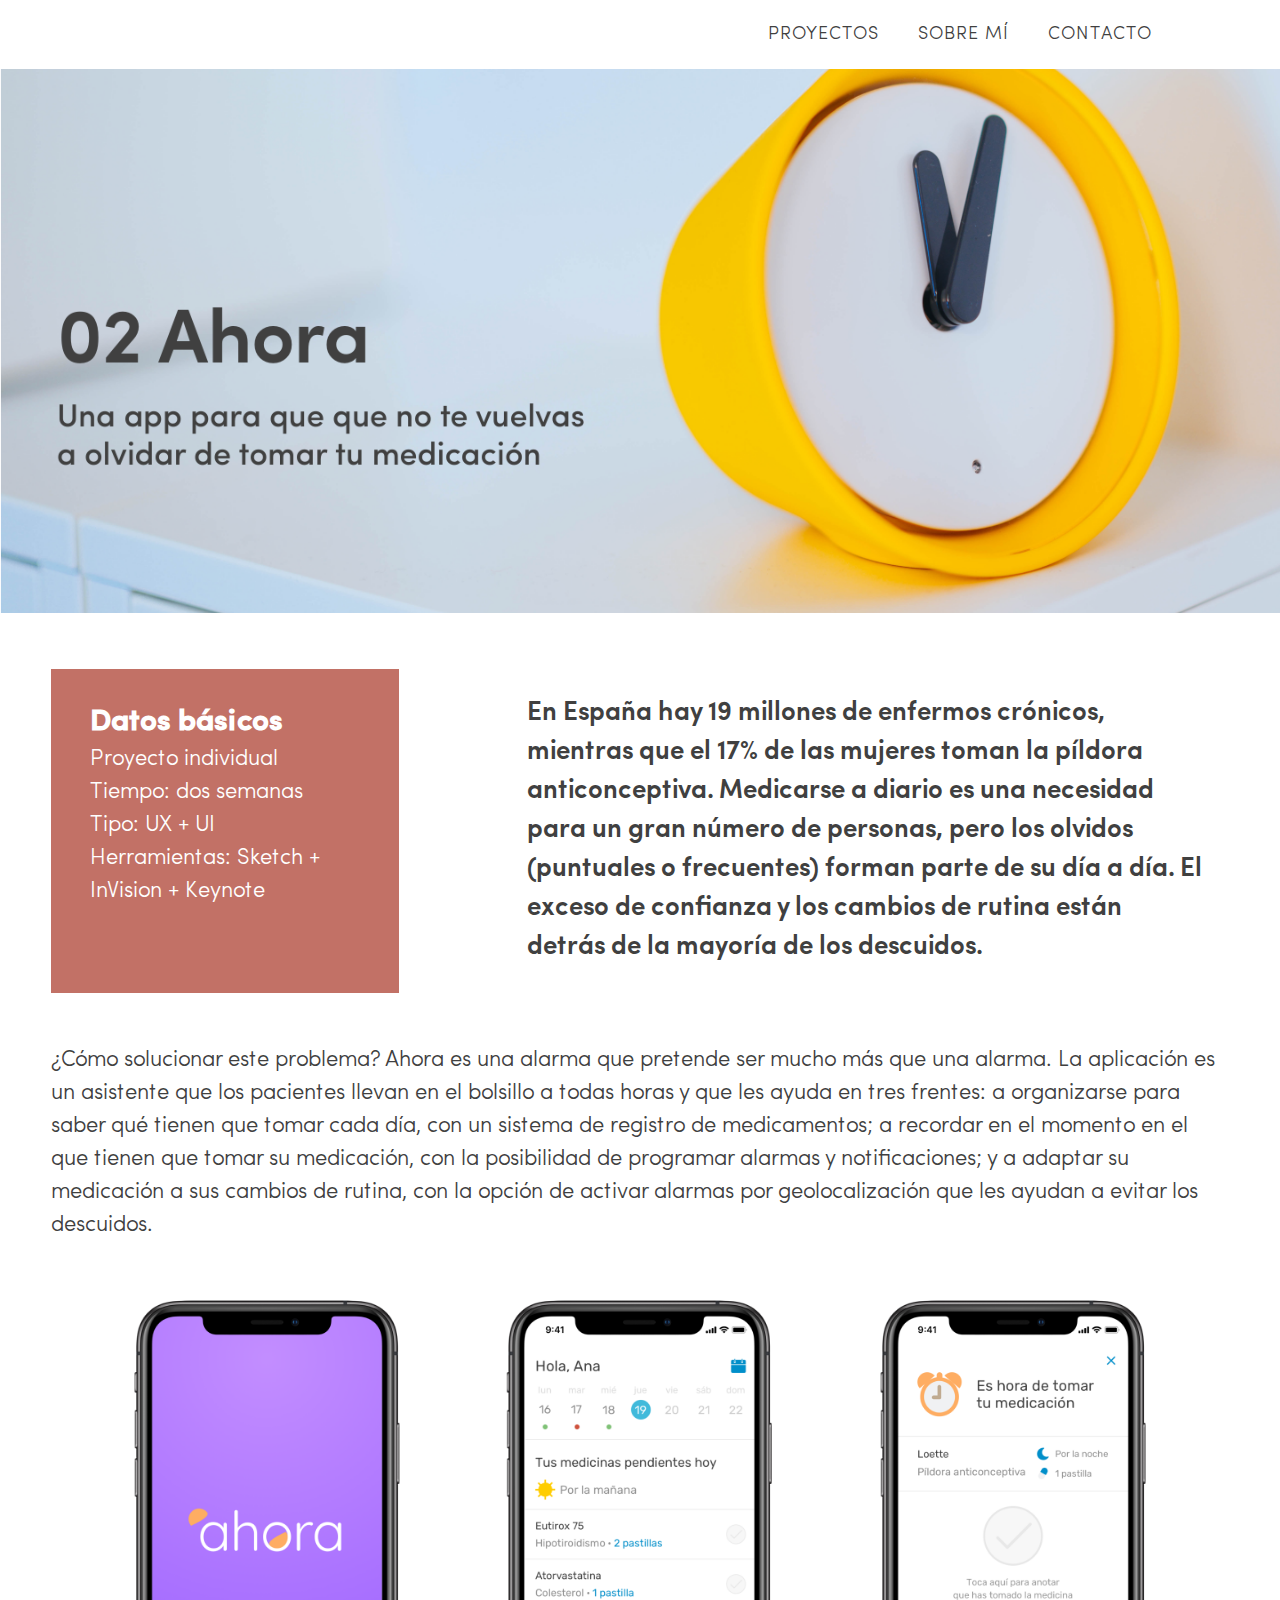
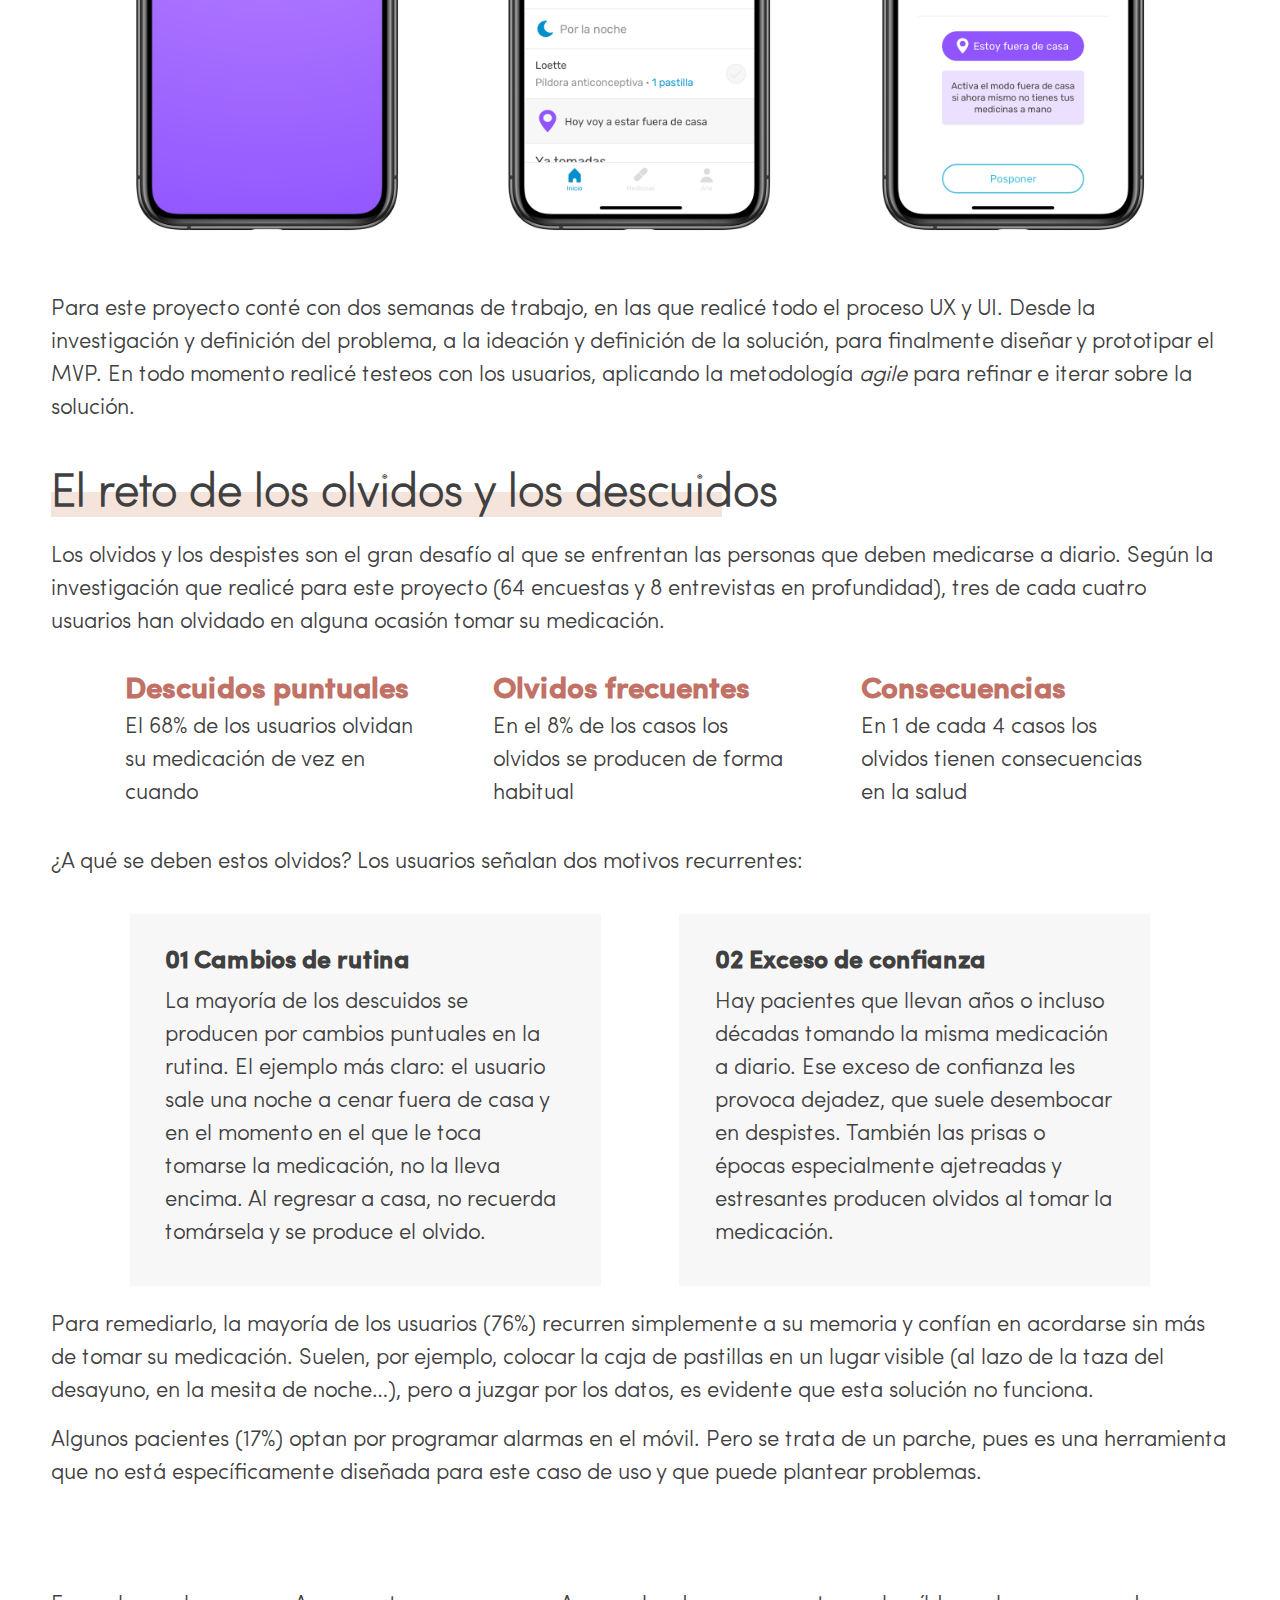
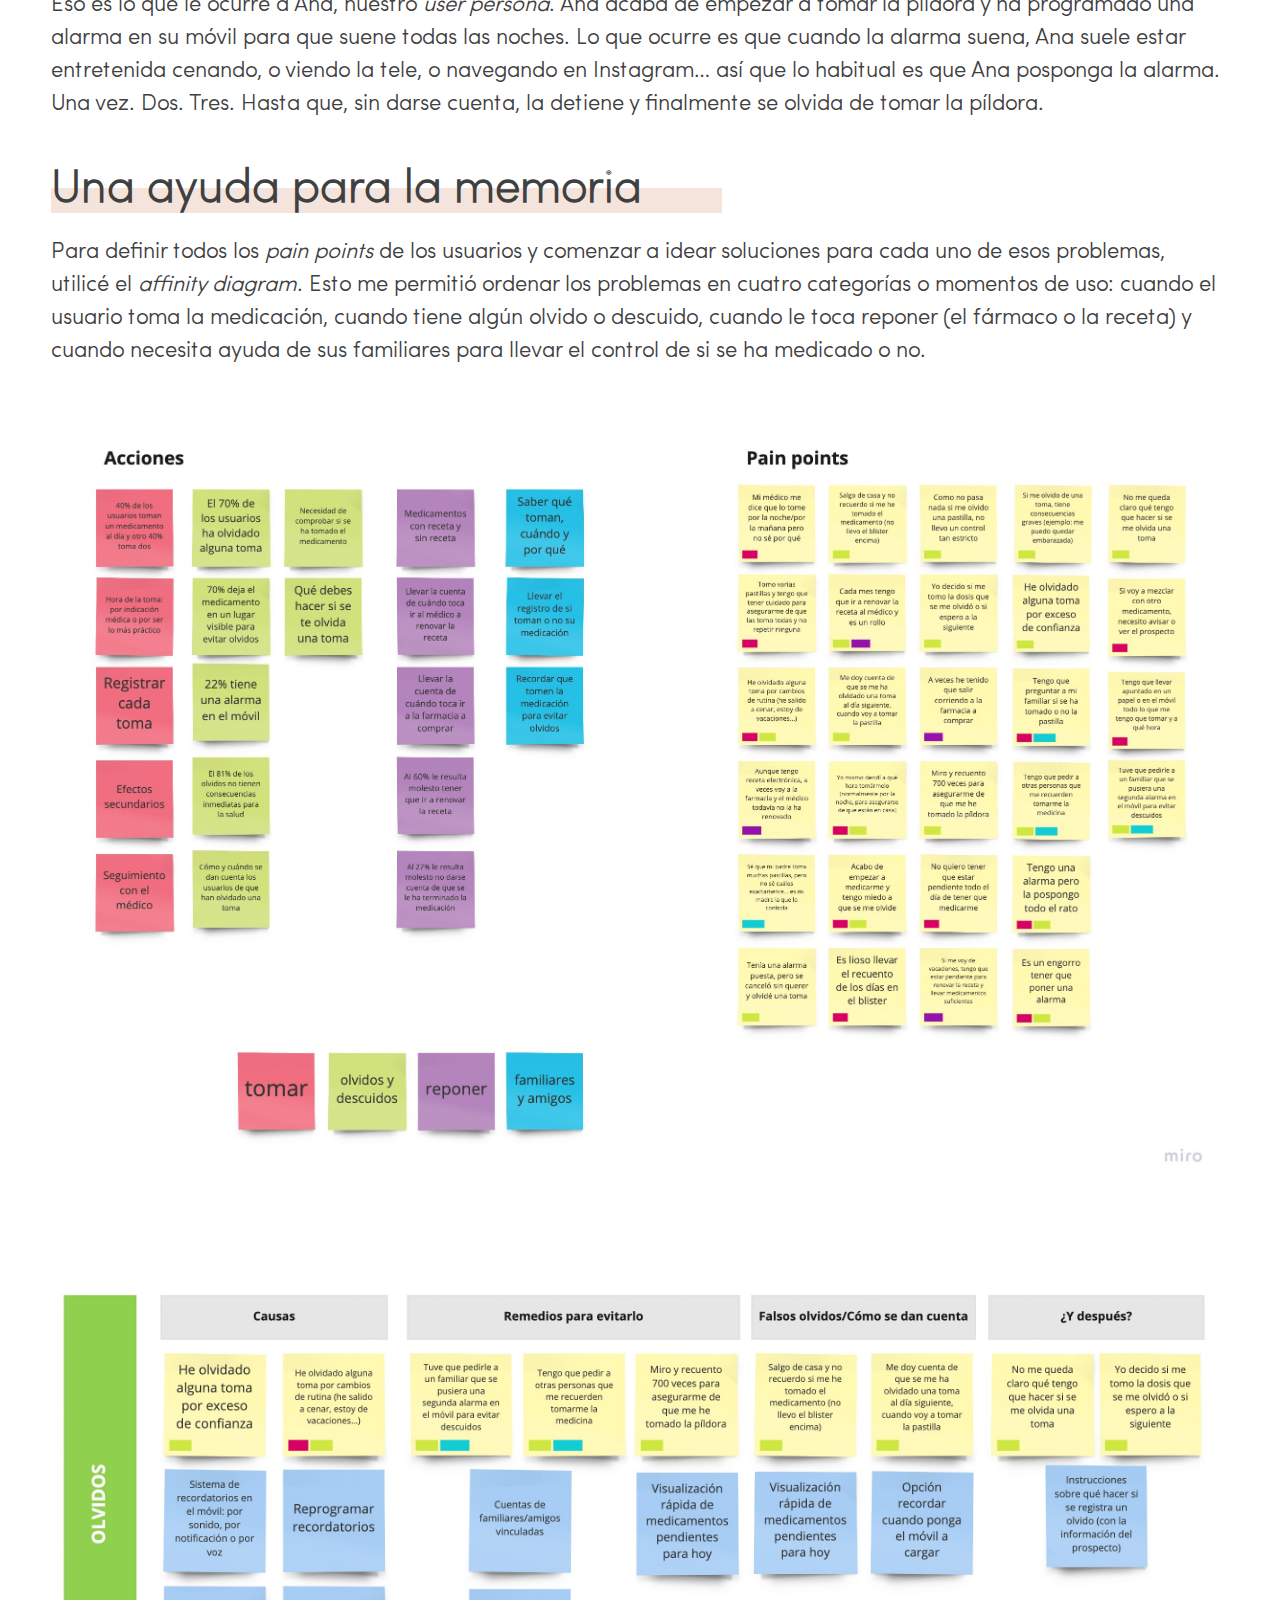
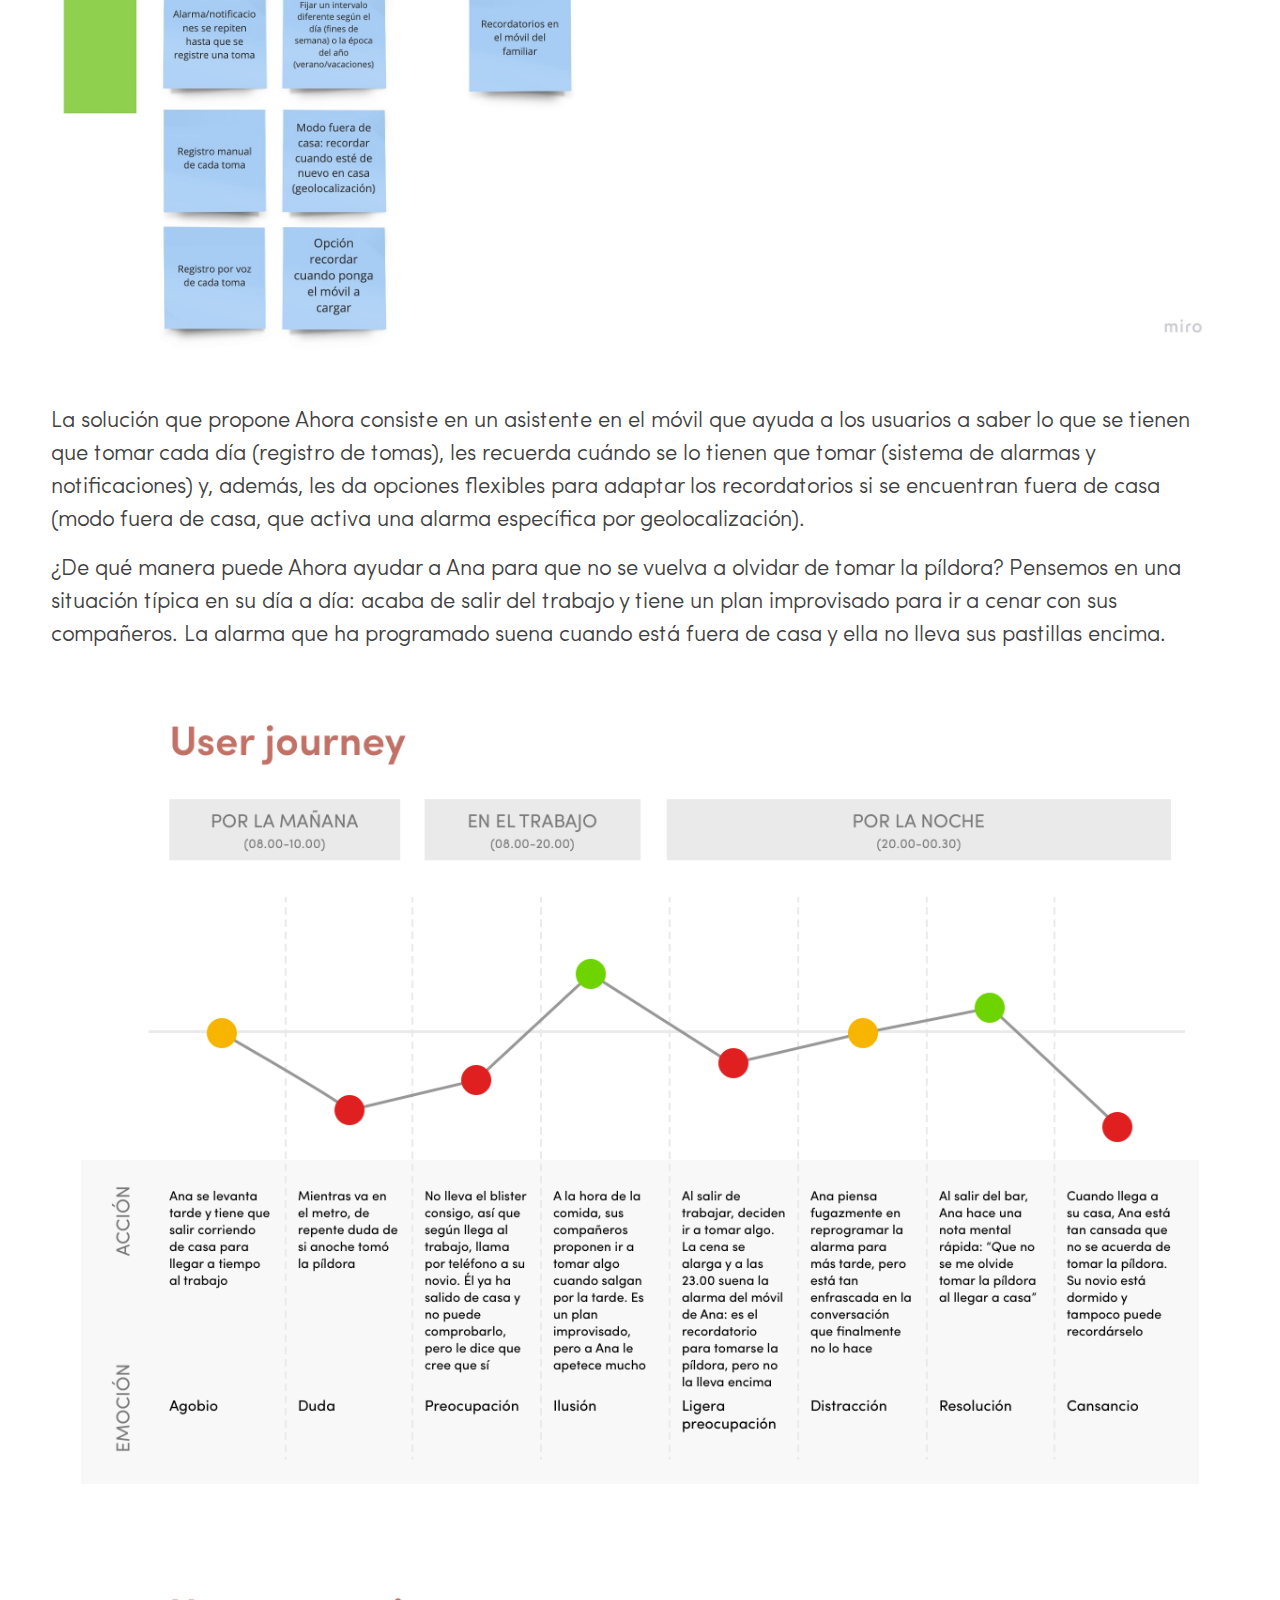
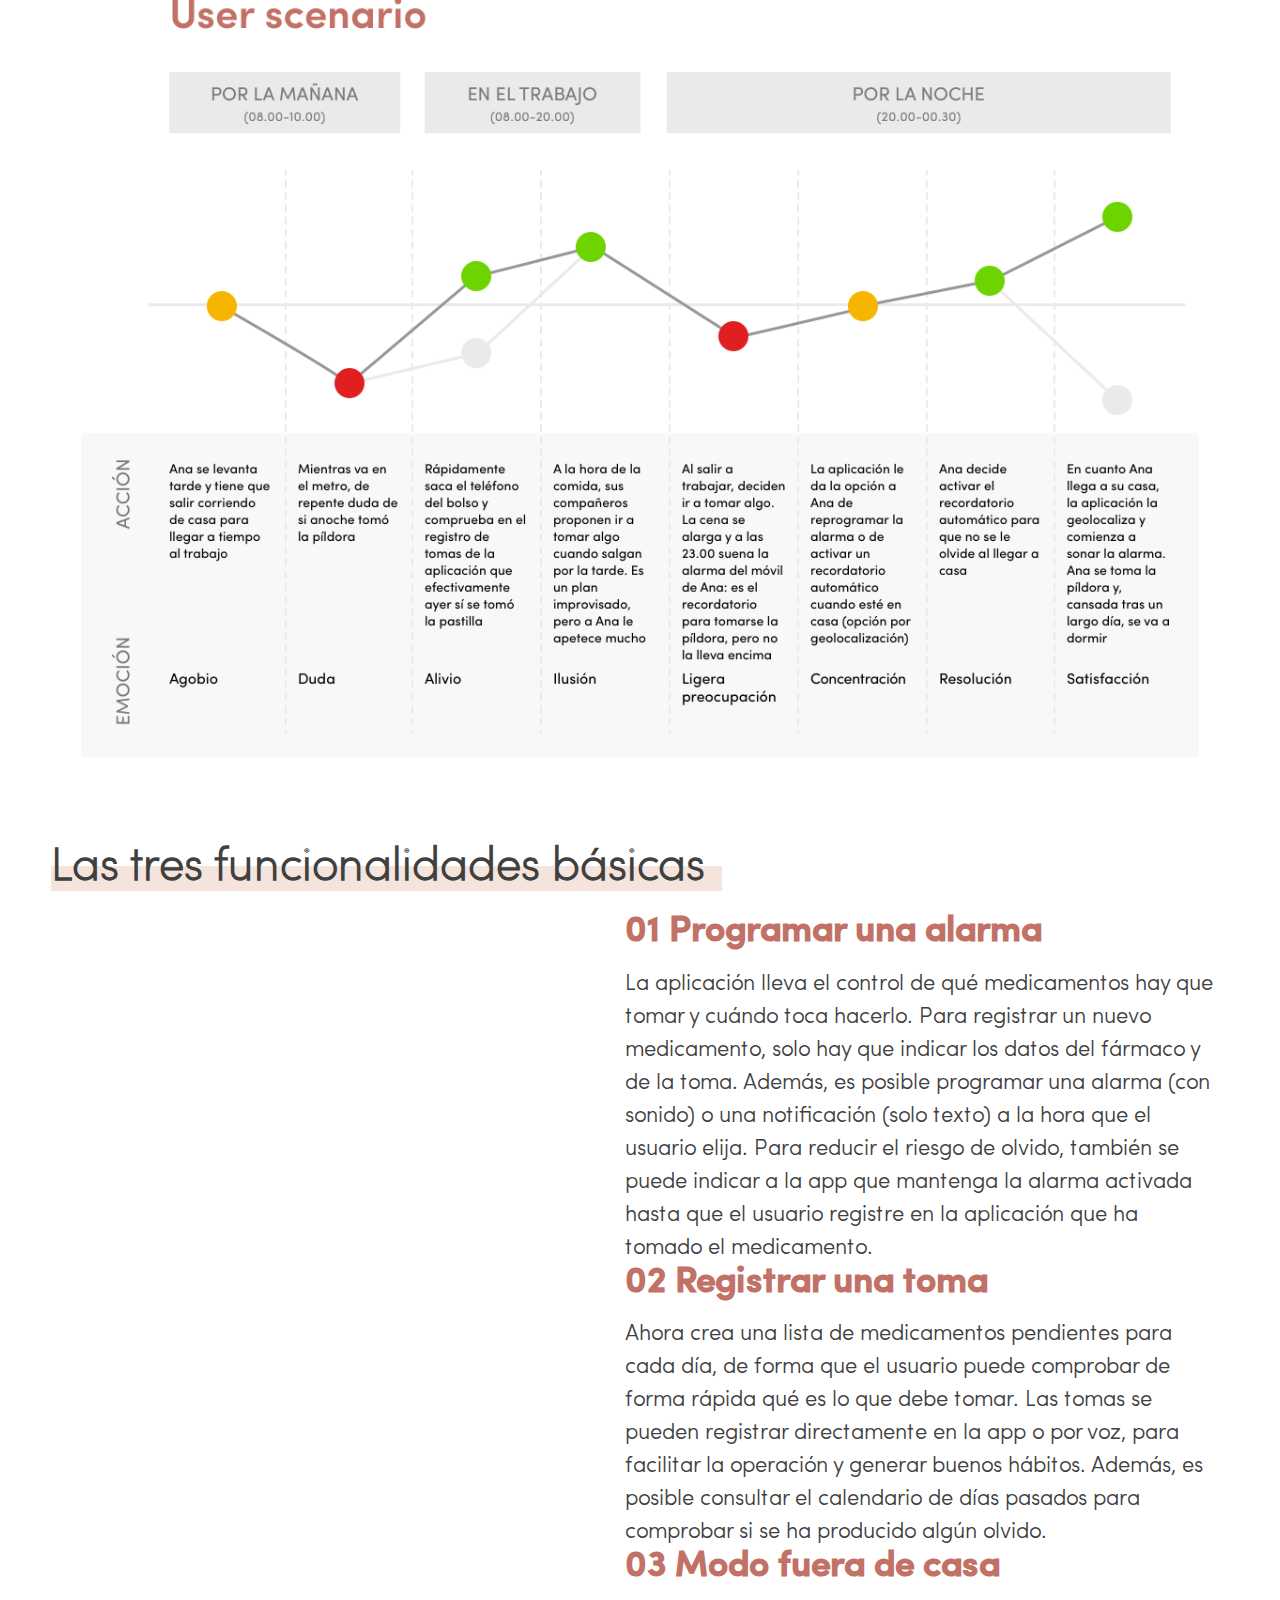
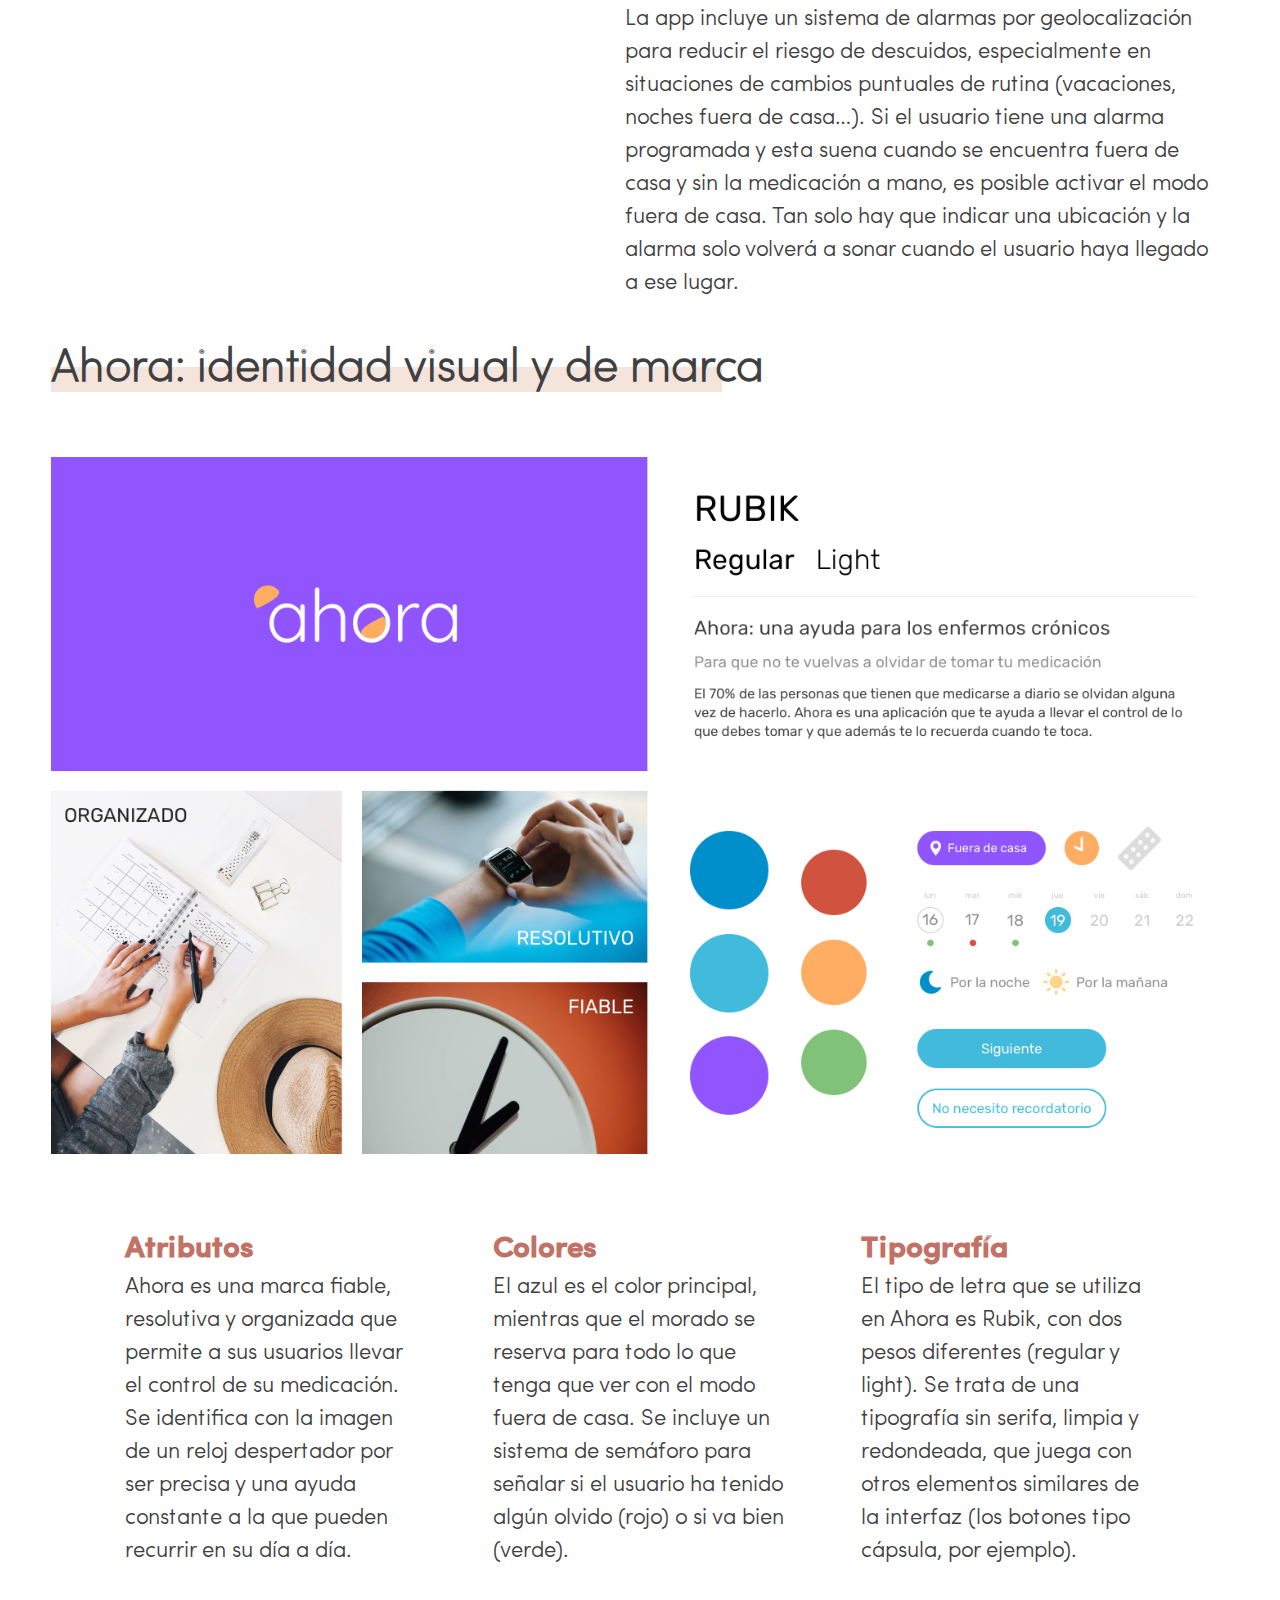
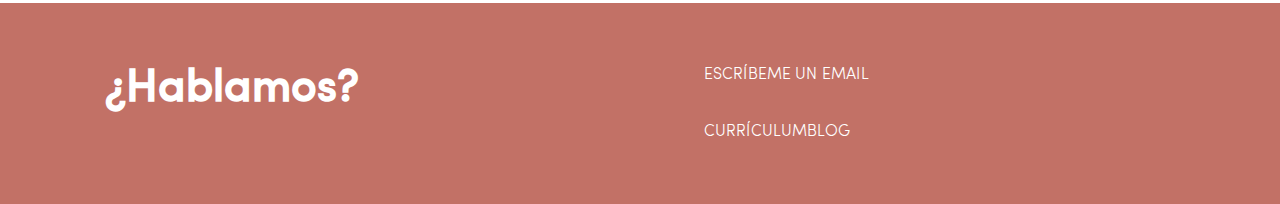
==== commit 64d281df: "commit-message" ====
--- a/ahora.html
+++ b/ahora.html
@@ -16,7 +16,7 @@
         <nav>
             <div class="menu">
                 <ul class="menu-items">
-                    <li><a href="index.html">Proyectos</a></li>
+                    <li><a href="index.html#intro-proyectos">Proyectos</a></li>
                     <li><a href="index.html#about-texto">Sobre mí</a></li>
                     <li><a href="#cv">Contacto</a></li>
                 </ul>
--- a/style.css
+++ b/style.css
@@ -204,6 +204,7 @@
         margin: 0 auto;
         display: flex;
         justify-content: space-around;
+        align-items: center;
     }
     
     #proyecto-2 {
@@ -212,6 +213,7 @@
         margin: 0 auto;
         display: flex;
         justify-content: space-around;
+        align-items: center;
     }
     
     #proyecto-3 {
@@ -221,6 +223,7 @@
         margin: 0 auto;
         display: flex;
         justify-content: space-around;
+        align-items: center;
     }
     
     .imagen-proyecto {
@@ -235,7 +238,6 @@
     
     .texto-proyecto {
         width: 45%;
-        padding-top: 7%;
         margin-left: 5%;
         margin-right: 2%;
         z-index: 1;
@@ -316,6 +318,7 @@
         background-color: #E5BBA5;
         display: flex;
         justify-content: space-around;
+        align-items: center;
         padding-top: 2%;
         padding-bottom: 2%;
     }
@@ -599,12 +602,14 @@
 
 .flujos-proyecto img {
     width: 45%;
+    object-fit: contain;
 }
 
 
 .texto-flujos-proyecto {
+    display: flex;
+    flex-direction: column;
     width: 50%;
-    margin-top: 15%;
 }
 
 .texto-flujos-proyecto h4 {
@@ -620,16 +625,19 @@
 #flujos-proyecto-1 {
     display: flex;
     justify-content: space-around;
+    align-items: center;
 }
 
 #flujos-proyecto-2 {
     display: flex;
     justify-content: space-around;
+    align-items: center;
 }
 
 #flujos-proyecto-3 {
     display: flex;
     justify-content: space-around;
+    align-items: center;
 }
 
 .user-journey-scenario {
@@ -807,6 +815,7 @@
     margin: 0 auto;
     display: flex;
     justify-content: space-around;
+    align-items: center;
 }
 
 #proyecto-2 {
@@ -815,6 +824,7 @@
     margin: 0 auto;
     display: flex;
     justify-content: space-around;
+    align-items: center;
 }
 
 #proyecto-3 {
@@ -824,6 +834,7 @@
     margin: 0 auto;
     display: flex;
     justify-content: space-around;
+    align-items: center;
 }
 
 .imagen-proyecto {
@@ -838,7 +849,6 @@
 
 .texto-proyecto {
     width: 45%;
-    padding-top: 7%;
     margin-left: 5%;
     margin-right: 2%;
     z-index: 1;
@@ -919,6 +929,7 @@
     background-color: #E5BBA5;
     display: flex;
     justify-content: space-around;
+    align-items: center;
     padding-top: 2%;
     padding-bottom: 2%;
 }
@@ -1104,6 +1115,7 @@
     width: 100%;
     margin-top: 3.5%;
     margin-bottom: 3.5%;
+    object-fit: cover;
 
 }
 
@@ -1202,12 +1214,14 @@
 
 .flujos-proyecto img {
     width: 45%;
+    object-fit: contain;
 }
 
 
 .texto-flujos-proyecto {
+    display: flex;
+    flex-direction: column;
     width: 50%;
-    margin-top: 15%;
 }
 
 .texto-flujos-proyecto h4 {
@@ -1223,16 +1237,19 @@
 #flujos-proyecto-1 {
     display: flex;
     justify-content: space-around;
+    align-items: center;
 }
 
 #flujos-proyecto-2 {
     display: flex;
     justify-content: space-around;
+    align-items: center;
 }
 
 #flujos-proyecto-3 {
     display: flex;
     justify-content: space-around;
+    align-items: center;
 }
 
 .user-journey-scenario {
@@ -1244,6 +1261,7 @@
     width: 95%;
     margin-left: auto;
     margin-right: auto;
+    object-fit: cover;
 }
 
 #user-persona-ahora img {
@@ -1251,6 +1269,7 @@
     width: 70%;
     margin-left: auto;
     margin-right: auto;
+    object-fit: cover;
 }
 
 }
@@ -1406,6 +1425,7 @@
     margin: 0 auto;
     display: flex;
     justify-content: space-around;
+    align-items: center;
 }
 
 #proyecto-2 {
@@ -1414,6 +1434,7 @@
     margin: 0 auto;
     display: flex;
     justify-content: space-around;
+    align-items: center;
 }
 
 #proyecto-3 {
@@ -1423,6 +1444,7 @@
     margin: 0 auto;
     display: flex;
     justify-content: space-around;
+    align-items: center;
 }
 
 .imagen-proyecto {
@@ -1437,7 +1459,6 @@
 
 .texto-proyecto {
     width: 50%;
-    padding-top: 3%;
     margin-left: 5%;
     z-index: 1;
 }
